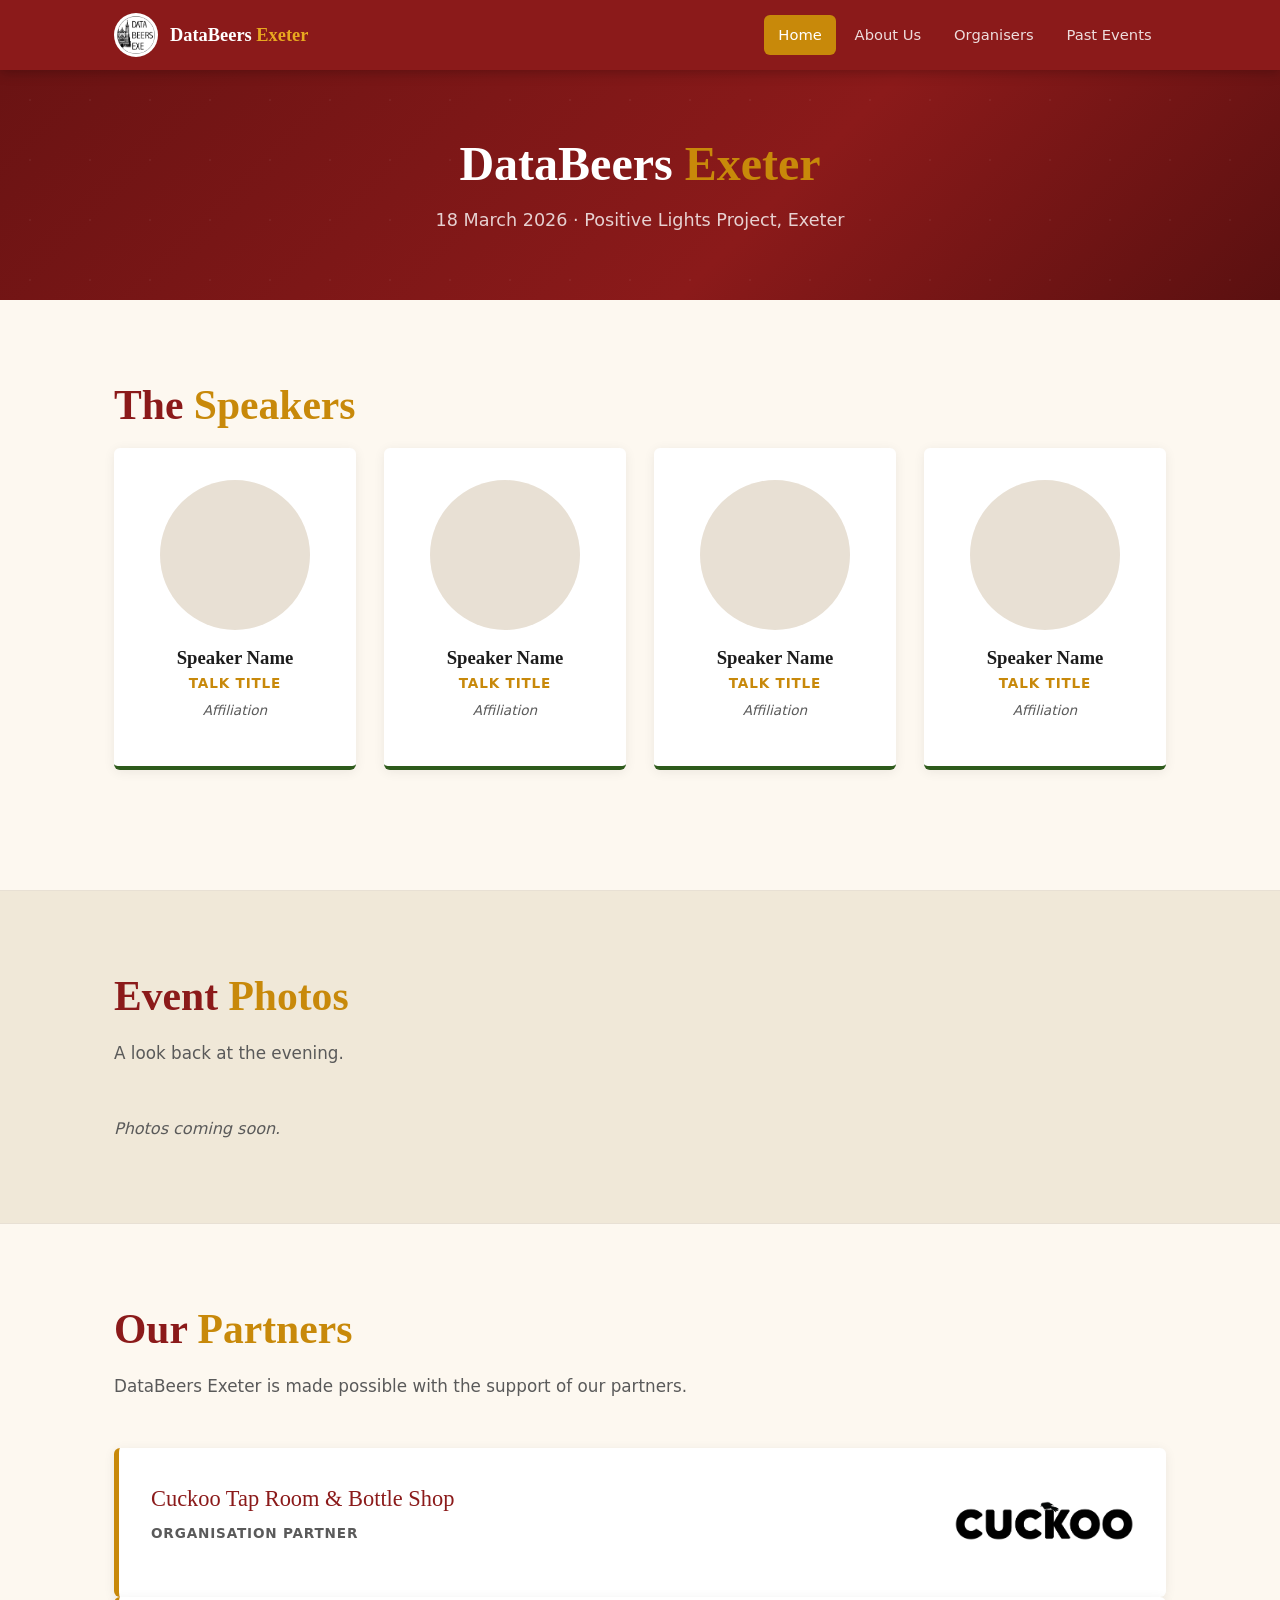
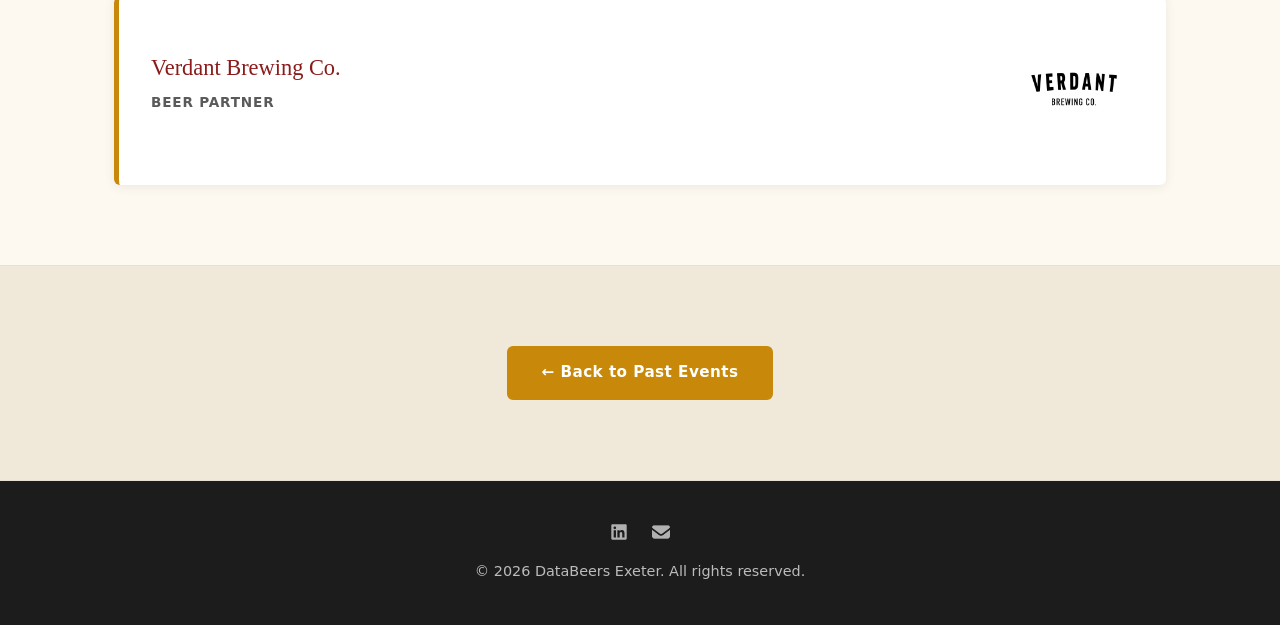
==== Events/March2026/index.html @ d9908646 "Increase beer partner logo size with dedicated partner-logo-large class" ====
<!DOCTYPE html>
<html lang="en">
<head>
  <meta charset="UTF-8" />
  <meta name="viewport" content="width=device-width, initial-scale=1.0" />
  <title>DataBeers Exeter | March 2026</title>
  <link rel="stylesheet" href="../../styles.css" />
</head>
<body>

  <header class="site-header">
    <div class="header-inner">
      <a href="../../index.html" class="header-brand">
        <img src="../../Images/Logo.png" alt="DataBeers Exeter logo" class="header-logo" />
        <span class="header-title">DataBeers <em>Exeter</em></span>
      </a>
      <button class="nav-toggle" aria-label="Toggle navigation" aria-expanded="false">
        <span></span><span></span><span></span>
      </button>
      <nav class="site-nav" id="site-nav">
        <ul>
          <li><a href="../../index.html"        class="nav-link">Home</a></li>
          <li><a href="../../about.html"        class="nav-link">About Us</a></li>
          <li><a href="../../organisers.html"   class="nav-link">Organisers</a></li>
          <li><a href="../../past-events.html"  class="nav-link">Past Events</a></li>
        </ul>
      </nav>
    </div>
  </header>

  <main>

    <div class="page-hero">
      <h1>DataBeers <span class="accent">Exeter</span></h1>
      <p>18 March 2026 &middot; Positive Lights Project, Exeter</p>
    </div>

    <!-- Speakers -->
    <section class="section">
      <div class="container">
        <h2 class="section-title">The <span class="accent">Speakers</span></h2>
        <div class="organisers-grid">

          <div class="organiser-card">
            <div class="speaker-photo-placeholder"></div>
            <h3>Speaker Name</h3>
            <p class="organiser-role">Talk Title</p>
            <p class="organiser-affil">Affiliation</p>
          </div>

          <div class="organiser-card">
            <div class="speaker-photo-placeholder"></div>
            <h3>Speaker Name</h3>
            <p class="organiser-role">Talk Title</p>
            <p class="organiser-affil">Affiliation</p>
          </div>

          <div class="organiser-card">
            <div class="speaker-photo-placeholder"></div>
            <h3>Speaker Name</h3>
            <p class="organiser-role">Talk Title</p>
            <p class="organiser-affil">Affiliation</p>
          </div>

          <div class="organiser-card">
            <div class="speaker-photo-placeholder"></div>
            <h3>Speaker Name</h3>
            <p class="organiser-role">Talk Title</p>
            <p class="organiser-affil">Affiliation</p>
          </div>

        </div>
      </div>
    </section>

    <!-- Event Photos -->
    <section class="section section-alt">
      <div class="container">
        <h2 class="section-title">Event <span class="accent">Photos</span></h2>
        <p class="section-intro">A look back at the evening.</p>

        <div class="photo-grid">
          <!-- Add <img> tags here as photos become available -->
          <!-- Example:
          <img src="photo1.jpg" alt="DataBeers Exeter #2" class="event-photo" />
          -->
          <p style="color:var(--mid-grey);font-style:italic;">Photos coming soon.</p>
        </div>
      </div>
    </section>

    <!-- Partners -->
    <section class="section">
      <div class="container">
        <h2 class="section-title">Our <span class="accent">Partners</span></h2>
        <p class="section-intro">
          DataBeers Exeter is made possible with the support of our partners.
        </p>

        <div class="partner-card">
          <div class="partner-header-row">
            <div>
              <p class="partner-name">Cuckoo Tap Room &amp; Bottle Shop</p>
              <p class="partner-type">Organisation Partner</p>
            </div>
            <img src="../../Images/Cuckoo.png" alt="Cuckoo logo" class="partner-logo" />
          </div>
        </div>

        <div class="partner-card">
          <div class="partner-header-row">
            <div>
              <p class="partner-name">Verdant Brewing Co.</p>
              <p class="partner-type">Beer Partner</p>
            </div>
            <img src="Verdant.png" alt="Verdant Brewing Co. logo" class="partner-logo-large" />
          </div>
        </div>

      </div>
    </section>

    <!-- Back link -->
    <section class="section section-alt" style="text-align:center;">
      <div class="container">
        <a href="../../past-events.html" class="btn btn-primary">&larr; Back to Past Events</a>
      </div>
    </section>

  </main>

  <footer class="site-footer">
    <div class="container">
      <div class="footer-social">
        <a href="https://www.linkedin.com/company/112291143/" target="_blank" rel="noopener" aria-label="DataBeers Exeter on LinkedIn">
          <img src="../../Icons/linkedin-brands-solid-full.svg" alt="LinkedIn" class="footer-icon" />
        </a>
        <a href="#" aria-label="Email DataBeers Exeter" onclick="this.href='mailto:'+['databeers','biocomplexlab.org'].join('@')+'?subject=DataBeers%20Exe%3A%20General%20Inquiry'; return true;">
          <img src="../../Icons/envelope-solid.png" alt="Email" class="footer-icon" />
        </a>
      </div>
      <p>&copy; <span id="year"></span> DataBeers Exeter. All rights reserved.</p>
    </div>
  </footer>

  <script src="../../script.js"></script>
</body>
</html>
---- styles.css ----
/* ============================================================
   Data Beers Exeter — Stylesheet
   Palette: Devon red sandstone · amber · Devon green · cream
   ============================================================ */

:root {
  /* Devon / Exeter colour palette */
  --red:        #8B1A1A;   /* Devon red sandstone */
  --red-dark:   #6A1313;
  --red-light:  #B02222;
  --amber:      #C8890A;   /* beer amber / Devon gold */
  --amber-light:#E8A820;
  --green:      #2D5A1B;   /* Devon countryside */
  --green-light:#3A7422;
  --cream:      #FDF8F0;   /* cathedral stone */
  --cream-dark: #F0E8D8;
  --charcoal:   #1C1C1C;
  --mid-grey:   #5A5A5A;
  --light-grey: #E8E0D4;

  /* Typography */
  --font-serif: Georgia, 'Times New Roman', serif;
  --font-sans:  'Segoe UI', system-ui, -apple-system, sans-serif;

  /* Spacing */
  --section-pad: 5rem 1.5rem;
  --radius:      6px;
  --max-width:   1100px;

  /* Transitions */
  --trans: 0.25s ease;
}

/* ── Reset & Base ────────────────────────────────────────── */
*, *::before, *::after { box-sizing: border-box; margin: 0; padding: 0; }

html { scroll-behavior: smooth; font-size: 16px; }

body {
  font-family: var(--font-sans);
  background-color: var(--cream);
  color: var(--charcoal);
  line-height: 1.7;
  min-height: 100vh;
  display: flex;
  flex-direction: column;
}

img { max-width: 100%; display: block; }
a   { color: inherit; text-decoration: none; }

main { flex: 1; }

/* ── Typography helpers ──────────────────────────────────── */
.accent { color: var(--amber); }

h1, h2, h3 { font-family: var(--font-serif); line-height: 1.25; }

.section-title {
  font-size: clamp(1.8rem, 4vw, 2.6rem);
  margin-bottom: 1rem;
  color: var(--red);
}

.section-intro {
  max-width: 680px;
  color: var(--mid-grey);
  margin-bottom: 3rem;
  font-size: 1.05rem;
}

.inline-link {
  color: var(--amber);
  border-bottom: 1px solid currentColor;
  transition: color var(--trans);
}
.inline-link:hover { color: var(--red); }

/* ── Container ───────────────────────────────────────────── */
.container {
  max-width: var(--max-width);
  margin-inline: auto;
  padding-inline: 1.5rem;
}

/* ── Buttons ─────────────────────────────────────────────── */
.btn {
  display: inline-block;
  padding: 0.75rem 2rem;
  border-radius: var(--radius);
  font-weight: 600;
  font-family: var(--font-sans);
  font-size: 0.95rem;
  letter-spacing: 0.03em;
  cursor: pointer;
  transition: background var(--trans), color var(--trans), transform var(--trans);
}
.btn:hover { transform: translateY(-2px); }

.btn-primary {
  background: var(--amber);
  color: #fff;
  border: 2px solid var(--amber);
}
.btn-primary:hover { background: var(--amber-light); border-color: var(--amber-light); }

.btn-outline {
  background: transparent;
  color: var(--cream);
  border: 2px solid var(--cream);
}
.btn-outline:hover { background: var(--cream); color: var(--red); }

/* ── Site Header / Nav ───────────────────────────────────── */
.site-header {
  position: sticky;
  top: 0;
  z-index: 100;
  background: var(--red);
  box-shadow: 0 2px 12px rgba(0,0,0,0.25);
}

.header-inner {
  max-width: var(--max-width);
  margin-inline: auto;
  padding: 0 1.5rem;
  display: flex;
  align-items: center;
  gap: 1.5rem;
  height: 70px;
}

.header-brand {
  display: flex;
  align-items: center;
  gap: 0.75rem;
  flex-shrink: 0;
}

.header-logo {
  width: 44px;
  height: 44px;
  border-radius: 50%;
  background: #fff;
  padding: 3px;
  object-fit: contain;
}

.header-title {
  font-family: var(--font-serif);
  font-size: 1.15rem;
  font-weight: bold;
  color: #fff;
  line-height: 1.2;
}
.header-title em { color: var(--amber-light); font-style: normal; }

/* Nav */
.site-nav { margin-left: auto; }

.site-nav ul {
  list-style: none;
  display: flex;
  gap: 0.25rem;
}

.nav-link {
  display: block;
  padding: 0.45rem 0.9rem;
  color: rgba(255,255,255,0.85);
  border-radius: var(--radius);
  font-size: 0.92rem;
  font-weight: 500;
  transition: background var(--trans), color var(--trans);
}
.nav-link:hover,
.nav-link.active {
  background: rgba(255,255,255,0.15);
  color: #fff;
}
.nav-link.active {
  background: var(--amber);
  color: #fff;
}

/* Hamburger toggle */
.nav-toggle {
  display: none;
  flex-direction: column;
  justify-content: center;
  gap: 5px;
  width: 36px;
  height: 36px;
  background: none;
  border: none;
  cursor: pointer;
  margin-left: auto;
  padding: 4px;
}
.nav-toggle span {
  display: block;
  height: 2px;
  background: #fff;
  border-radius: 2px;
  transition: transform var(--trans), opacity var(--trans);
}
.nav-toggle[aria-expanded="true"] span:nth-child(1) { transform: translateY(7px) rotate(45deg); }
.nav-toggle[aria-expanded="true"] span:nth-child(2) { opacity: 0; }
.nav-toggle[aria-expanded="true"] span:nth-child(3) { transform: translateY(-7px) rotate(-45deg); }

/* ── Hero ────────────────────────────────────────────────── */
.hero {
  background: linear-gradient(135deg, var(--red-dark) 0%, var(--red) 50%, var(--green) 100%);
  color: #fff;
  padding: 5rem 1.5rem 0;
  position: relative;
  overflow: hidden;
}

.hero::before {
  content: '';
  position: absolute;
  inset: 0;
  background: url('data:image/svg+xml,<svg xmlns="http://www.w3.org/2000/svg" width="60" height="60"><circle cx="30" cy="30" r="1" fill="white" opacity="0.06"/></svg>') repeat;
  pointer-events: none;
}

.hero-content {
  max-width: var(--max-width);
  margin-inline: auto;
  display: flex;
  align-items: center;
  gap: 4rem;
  padding-bottom: 4rem;
  position: relative;
}

.hero-logo {
  width: clamp(180px, 25vw, 280px);
  flex-shrink: 0;
  border-radius: 50%;
  background: #fff;
  padding: 12px;
  box-shadow: 0 8px 40px rgba(0,0,0,0.4);
}

.hero-text h1 {
  font-size: clamp(2.2rem, 5vw, 3.6rem);
  margin-bottom: 0.5rem;
  color: #fff;
}

.tagline {
  font-size: 1.2rem;
  color: var(--amber-light);
  font-style: italic;
  margin-bottom: 1.25rem;
}

.hero-desc {
  font-size: 1.05rem;
  max-width: 540px;
  color: rgba(255,255,255,0.88);
  margin-bottom: 2rem;
}

.hero-wave {
  height: 80px;
  position: relative;
}
.hero-wave svg {
  width: 100%;
  height: 100%;
  display: block;
}

/* ── Generic Section ─────────────────────────────────────── */
.section { padding: var(--section-pad); }

.section-alt {
  background: var(--cream-dark);
  border-top: 1px solid var(--light-grey);
  border-bottom: 1px solid var(--light-grey);
}

/* ── Page hero (inner pages) ─────────────────────────────── */
.page-hero {
  background: linear-gradient(135deg, var(--red-dark) 0%, var(--red) 60%, #5a1010 100%);
  color: #fff;
  padding: 4rem 1.5rem;
  text-align: center;
  position: relative;
  overflow: hidden;
}

.page-hero::before {
  content: '';
  position: absolute;
  inset: 0;
  background: url('data:image/svg+xml,<svg xmlns="http://www.w3.org/2000/svg" width="60" height="60"><circle cx="30" cy="30" r="1" fill="white" opacity="0.06"/></svg>') repeat;
  pointer-events: none;
}

.page-hero h1 {
  font-size: clamp(2rem, 5vw, 3rem);
  color: #fff;
  position: relative;
}
.page-hero p {
  margin-top: 0.75rem;
  color: rgba(255,255,255,0.8);
  font-size: 1.1rem;
  position: relative;
}

/* ── About cards ─────────────────────────────────────────── */
.about-grid {
  display: grid;
  grid-template-columns: repeat(auto-fit, minmax(260px, 1fr));
  gap: 1.75rem;
}

.about-card {
  background: #fff;
  border-radius: var(--radius);
  padding: 2rem 1.75rem;
  border-top: 4px solid var(--amber);
  box-shadow: 0 2px 12px rgba(0,0,0,0.07);
  transition: transform var(--trans), box-shadow var(--trans);
}
.about-card:hover {
  transform: translateY(-4px);
  box-shadow: 0 8px 28px rgba(0,0,0,0.12);
}

.card-icon { margin-bottom: 0.75rem; }

/* Icon colouring via CSS hue-rotate + saturation + brightness.
   Source icons are dark navy (~218° hue). Rotate to each palette colour. */
.card-icon img {
  width: 36px;
  height: 36px;
  display: block;
}
.icon-amber { filter: hue-rotate(182deg) saturate(2)   brightness(1.9); }
.icon-red   { filter: hue-rotate(142deg) saturate(1.5) brightness(1.5); }
.icon-green { filter: hue-rotate(245deg) saturate(1.2) brightness(1.1); }

.about-card h3 {
  color: var(--red);
  margin-bottom: 0.6rem;
  font-size: 1.15rem;
}

/* ── Organisers ──────────────────────────────────────────── */
.organisers-grid {
  display: grid;
  grid-template-columns: repeat(auto-fit, minmax(220px, 1fr));
  gap: 1.75rem;
  margin-bottom: 2.5rem;
}

.organiser-card {
  background: #fff;
  border-radius: var(--radius);
  padding: 2rem 1.5rem;
  text-align: center;
  box-shadow: 0 2px 12px rgba(0,0,0,0.07);
  border-bottom: 4px solid var(--green);
  transition: transform var(--trans);
}
.organiser-card:hover { transform: translateY(-4px); }

.organiser-avatar {
  width: 80px;
  height: 80px;
  border-radius: 50%;
  background: var(--red);
  color: #fff;
  font-family: var(--font-serif);
  font-size: 1.4rem;
  font-weight: bold;
  display: flex;
  align-items: center;
  justify-content: center;
  margin: 0 auto 1rem;
}

.organiser-photo {
  width: 150px;
  height: 150px;
  border-radius: 50%;
  object-fit: cover;
  object-position: center top;
  filter: grayscale(100%);
  margin: 0 auto 1rem;
  display: block;
  border: 3px solid var(--light-grey);
}

/* ── Partners section ────────────────────────────────────── */
.partner-card {
  background: #fff;
  border-radius: var(--radius);
  padding: 2rem;
  box-shadow: 0 2px 12px rgba(0,0,0,0.07);
  border-left: 5px solid var(--amber);
}

.partner-header-row {
  display: flex;
  align-items: center;
  justify-content: space-between;
  gap: 1.5rem;
  margin-bottom: 0.25rem;
}

.partner-logo {
  width: 180px;
  height: 80px;
  object-fit: contain;
  object-position: right center;
  display: block;
  flex-shrink: 0;
}

.partner-logo-large {
  width: 260px;
  height: 120px;
  object-fit: contain;
  object-position: right center;
  display: block;
  flex-shrink: 0;
}

.partner-name {
  font-family: var(--font-serif);
  font-size: 1.4rem;
  color: var(--red);
  margin-bottom: 0.25rem;
}

.partner-type {
  font-size: 0.85rem;
  font-weight: 600;
  text-transform: uppercase;
  letter-spacing: 0.06em;
  color: var(--mid-grey);
  margin-bottom: 1rem;
}

.partner-body {
  display: grid;
  grid-template-columns: 1fr 1fr;
  gap: 2rem;
  margin-top: 1.25rem;
}

.map-embed {
  width: 100%;
  height: 280px;
  border: 0;
  border-radius: var(--radius);
  display: block;
}

@media (max-width: 680px) {
  .partner-body { grid-template-columns: 1fr; }
  .map-embed { height: 220px; }
}

.organiser-card h3 {
  color: var(--charcoal);
  margin-bottom: 0.2rem;
}

.organiser-role {
  color: var(--amber);
  font-size: 0.85rem;
  font-weight: 600;
  text-transform: uppercase;
  letter-spacing: 0.06em;
  margin-bottom: 0.2rem;
}

.organiser-affil {
  color: var(--mid-grey);
  font-size: 0.85rem;
  font-style: italic;
  margin-bottom: 0.75rem;
}

.organiser-cta { color: var(--mid-grey); }

/* ── Past Events ─────────────────────────────────────────── */
.events-list {
  display: flex;
  flex-direction: column;
  gap: 1.5rem;
}

.event-card {
  display: flex;
  gap: 1.5rem;
  background: #fff;
  border-radius: var(--radius);
  padding: 1.75rem;
  box-shadow: 0 2px 12px rgba(0,0,0,0.07);
  border-left: 5px solid var(--red);
  transition: transform var(--trans);
}
.event-card:hover { transform: translateX(4px); }

.event-date {
  flex-shrink: 0;
  width: 70px;
  text-align: center;
  background: var(--red);
  color: #fff;
  border-radius: var(--radius);
  padding: 0.75rem 0.5rem;
  display: flex;
  flex-direction: column;
  align-items: center;
  justify-content: center;
  gap: 0.15rem;
}

.event-month {
  font-size: 0.85rem;
  font-weight: 700;
  text-transform: uppercase;
  letter-spacing: 0.05em;
}

.event-year {
  font-size: 1rem;
  font-family: var(--font-serif);
  font-weight: bold;
}

.event-details h3 {
  color: var(--red);
  margin-bottom: 0.2rem;
  font-size: 1.15rem;
}

.event-venue {
  font-size: 0.85rem;
  color: var(--mid-grey);
  margin-bottom: 0.6rem;
  font-style: italic;
}

.event-tags {
  display: flex;
  flex-wrap: wrap;
  gap: 0.4rem;
  margin-top: 0.75rem;
}

.tag {
  display: inline-block;
  background: var(--cream-dark);
  color: var(--green);
  border: 1px solid var(--light-grey);
  border-radius: 999px;
  padding: 0.15rem 0.75rem;
  font-size: 0.78rem;
  font-weight: 600;
}

/* ── Paired CTA ──────────────────────────────────────────── */
.cta-pair {
  display: flex;
  flex-direction: column;
  gap: 0;
}

.cta-block {
  padding: 3rem 0;
}

.cta-block + .cta-block {
  border-top: 1px solid var(--light-grey);
}

.cta-divider { display: none; }

/* ── Site Footer ─────────────────────────────────────────── */
.site-footer {
  background: var(--charcoal);
  color: rgba(255,255,255,0.7);
  text-align: center;
  padding: 2.5rem 1.5rem;
}

.footer-logo {
  width: 60px;
  border-radius: 50%;
  background: #fff;
  padding: 5px;
  margin: 0 auto 1rem;
}

.site-footer p { font-size: 0.9rem; line-height: 1.8; }
.footer-sub { font-size: 0.82rem; color: rgba(255,255,255,0.45); }
.site-footer .inline-link { color: var(--amber-light); border-color: var(--amber-light); }

.footer-social {
  display: flex;
  justify-content: center;
  gap: 1.25rem;
  margin-bottom: 1rem;
}

.footer-social a {
  display: flex;
  align-items: center;
  opacity: 0.65;
  transition: opacity 0.2s;
  cursor: pointer;
}

.footer-social a:hover { opacity: 1; }

.footer-icon {
  width: 22px;
  height: 22px;
  display: block;
  filter: brightness(0) invert(1);
}

/* ── Responsive ──────────────────────────────────────────── */
@media (max-width: 768px) {
  .nav-toggle { display: flex; }

  .site-nav {
    display: none;
    position: absolute;
    top: 70px;
    left: 0;
    right: 0;
    background: var(--red-dark);
    padding: 1rem;
    box-shadow: 0 4px 16px rgba(0,0,0,0.3);
  }
  .site-nav.open { display: block; }

  .site-nav ul { flex-direction: column; gap: 0.25rem; }
  .nav-link { padding: 0.65rem 1rem; font-size: 1rem; }

  .hero-content { flex-direction: column; text-align: center; gap: 2rem; padding-bottom: 3rem; }
  .hero-desc { margin-inline: auto; }

  .event-card { flex-direction: column; }
  .event-date { width: 100%; flex-direction: row; padding: 0.5rem 1rem; gap: 0.5rem; justify-content: flex-start; }
}

@media (max-width: 480px) {
  .header-title { display: none; }
}

/* ── Speaker photo placeholder ── */
.speaker-photo-placeholder {
  width: 150px;
  height: 150px;
  border-radius: 50%;
  background-color: var(--light-grey);
  margin: 0 auto 1rem;
}

/* ── Event photo gallery ── */
.photo-grid {
  display: grid;
  grid-template-columns: repeat(auto-fill, minmax(260px, 1fr));
  gap: 1rem;
  margin-top: 1.5rem;
}

.event-photo {
  width: 100%;
  aspect-ratio: 4 / 3;
  object-fit: cover;
  border-radius: var(--radius);
  display: block;
}
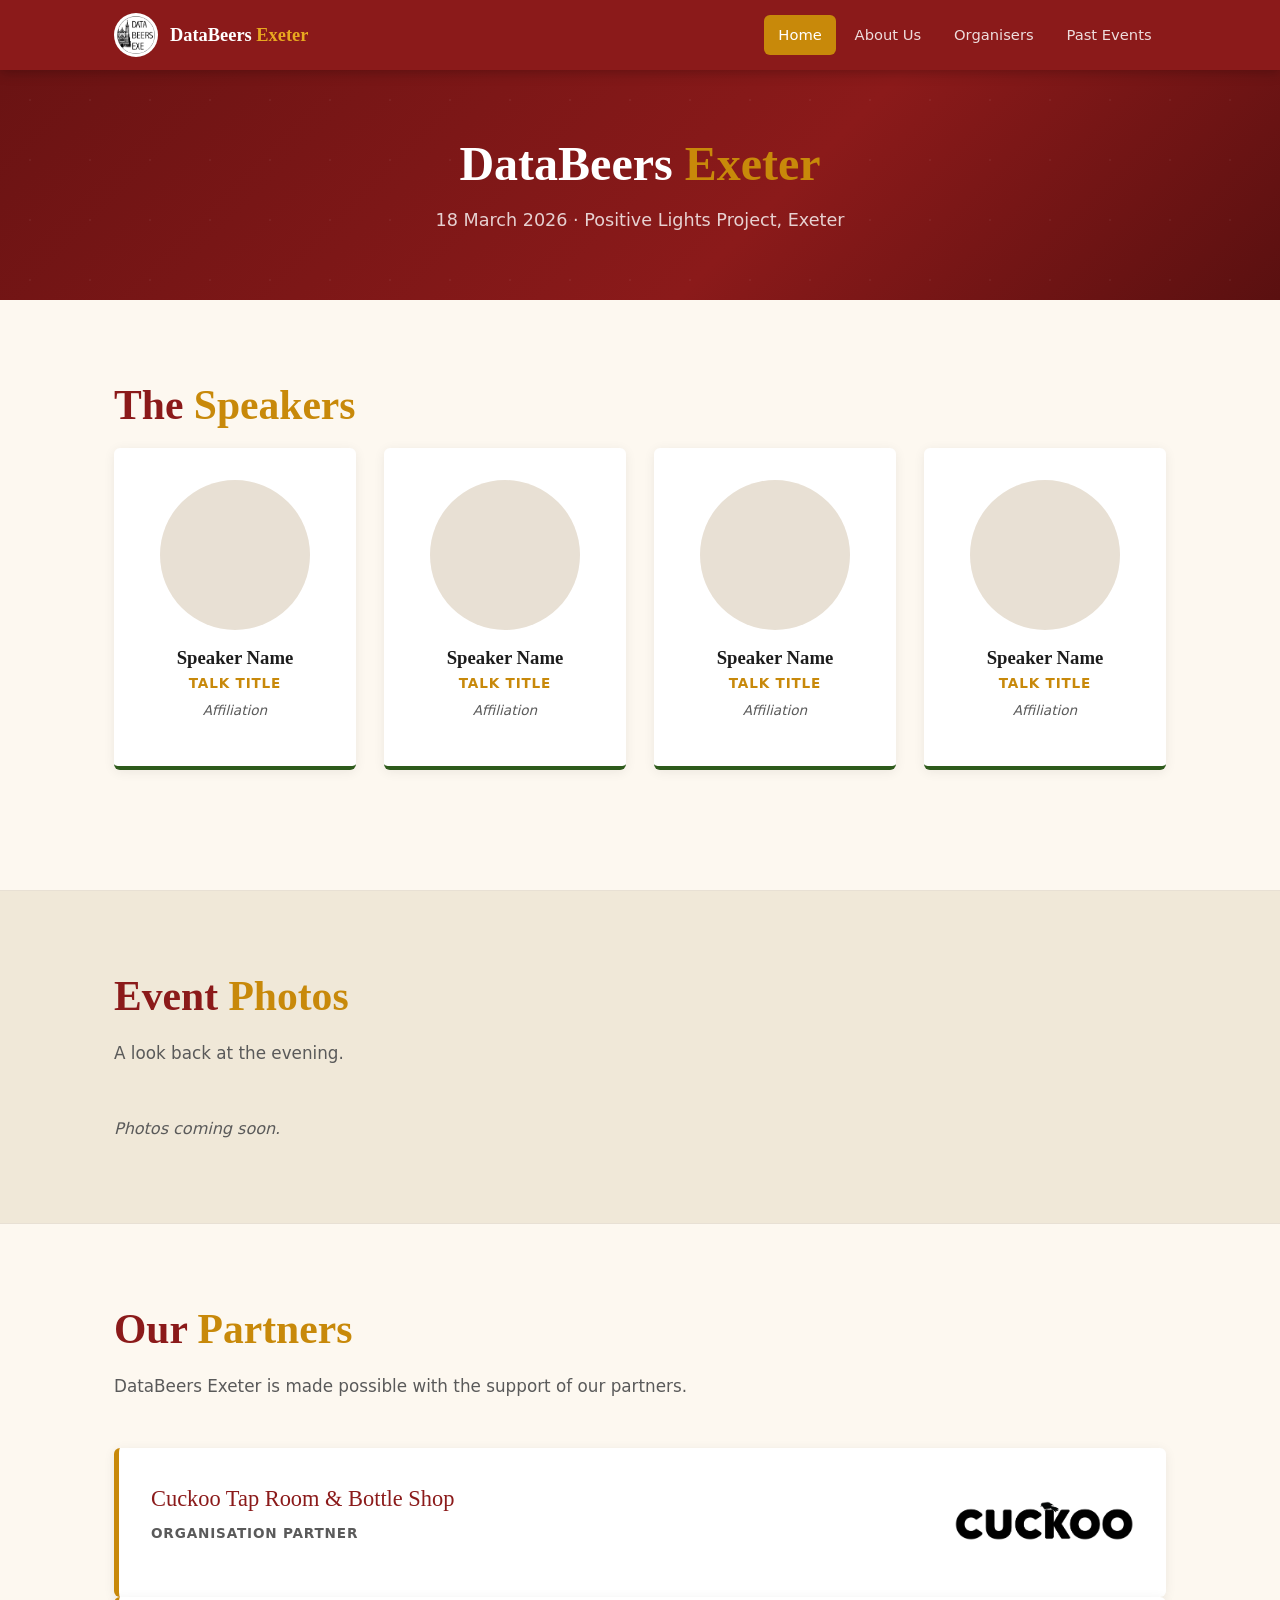
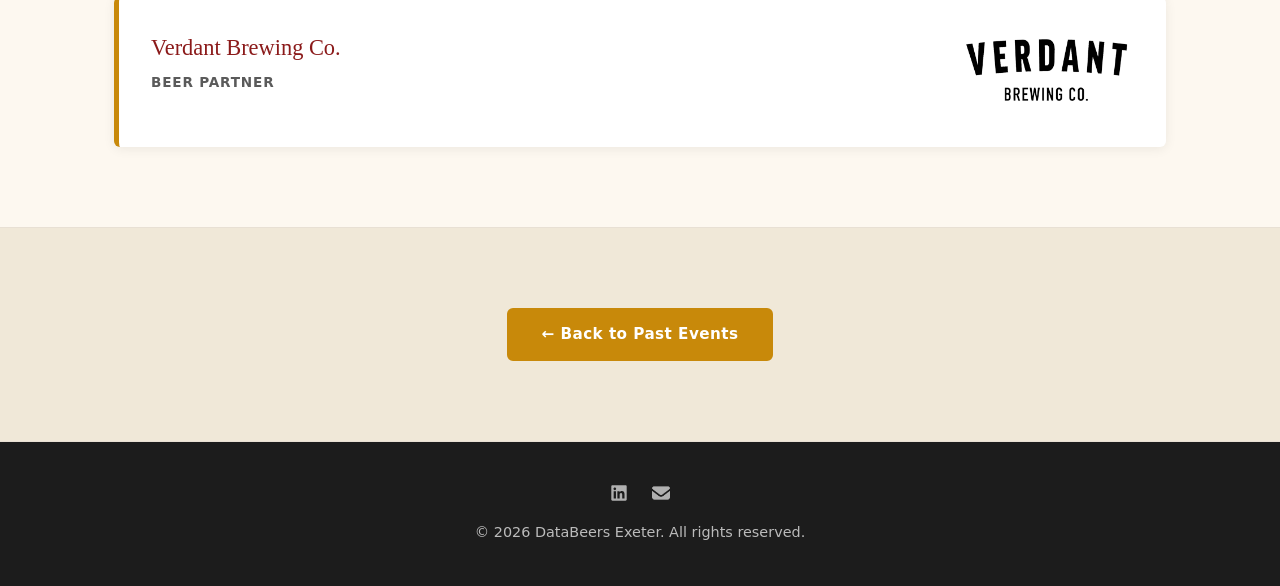
==== commit 6a502d63: "Reduce Verdant logo to same size as Cuckoo" ====
--- a/Events/March2026/index.html
+++ b/Events/March2026/index.html
@@ -113,7 +113,7 @@
               <p class="partner-name">Verdant Brewing Co.</p>
               <p class="partner-type">Beer Partner</p>
             </div>
-            <img src="Verdant.png" alt="Verdant Brewing Co. logo" class="partner-logo-large" />
+            <a href="https://verdantbrewing.co/" target="_blank" rel="noopener"><img src="Verdant.png" alt="Verdant Brewing Co. logo" class="partner-logo" /></a>
           </div>
         </div>
 
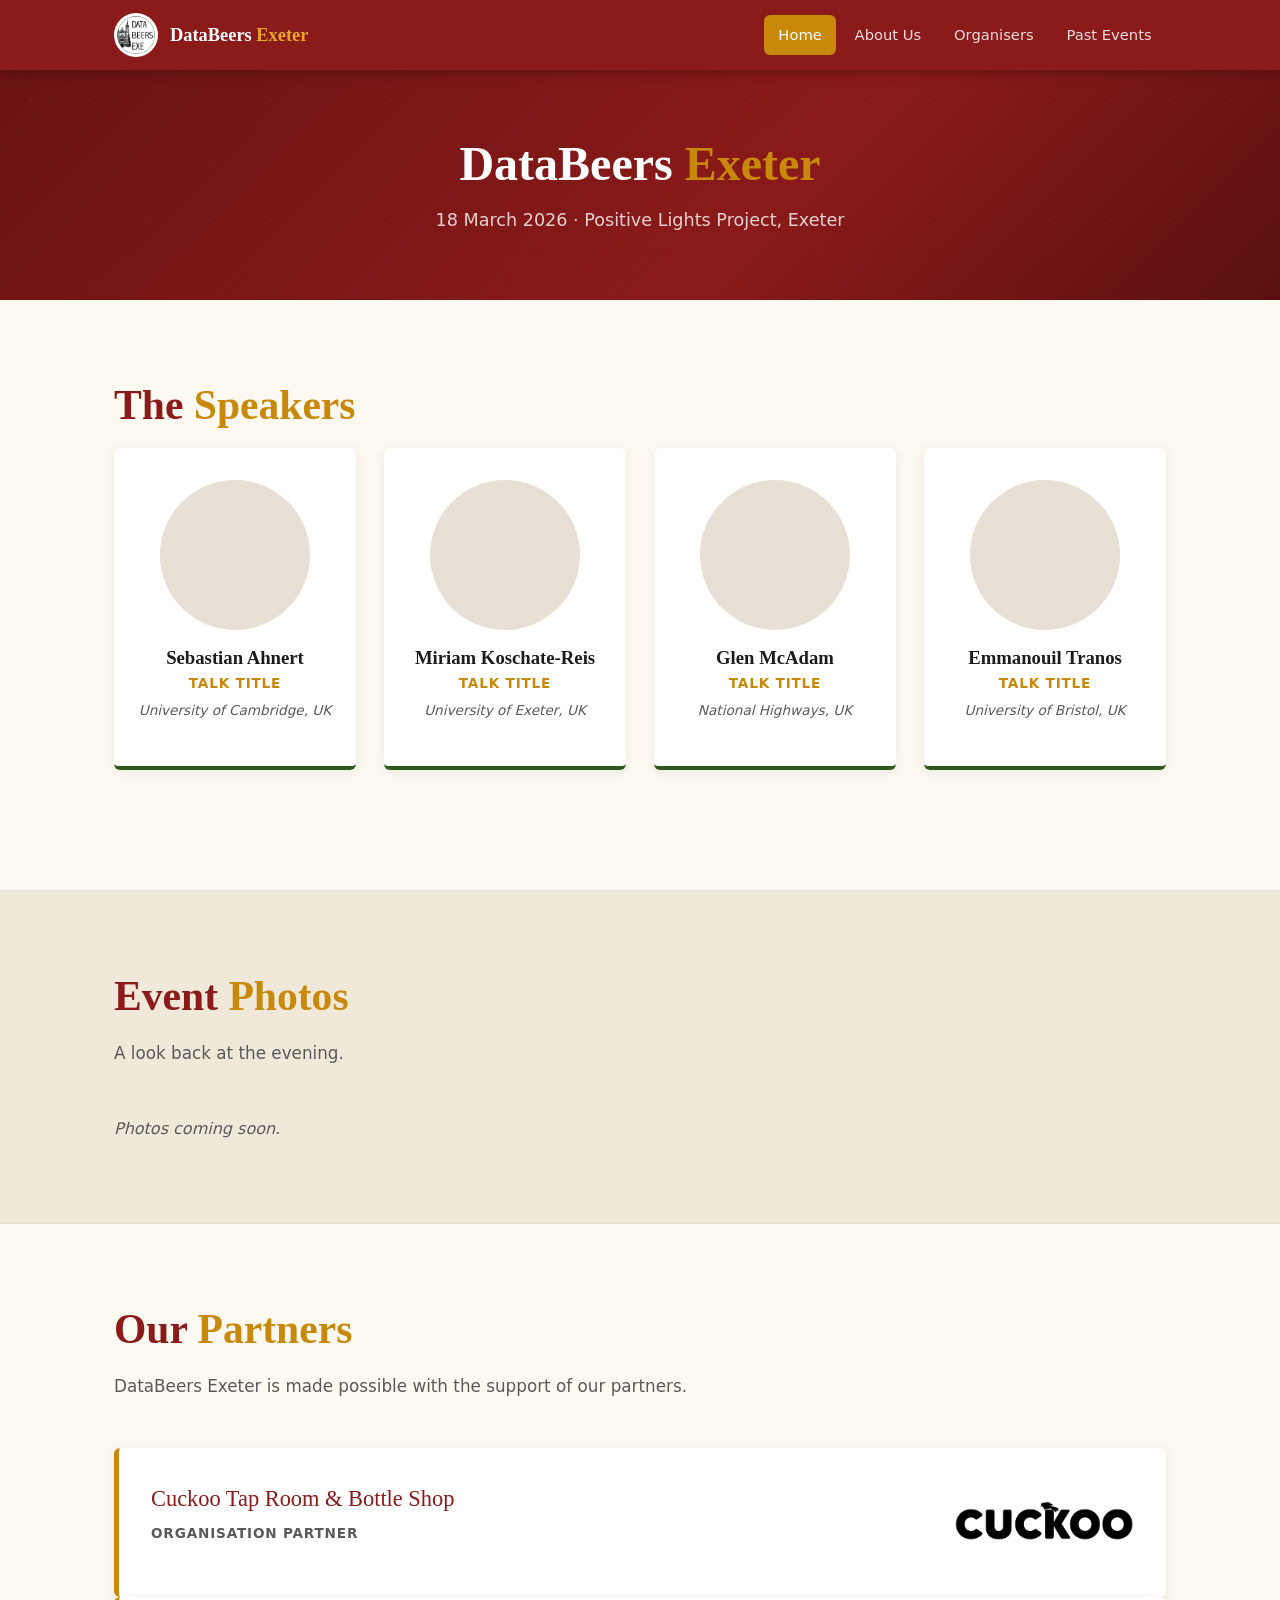
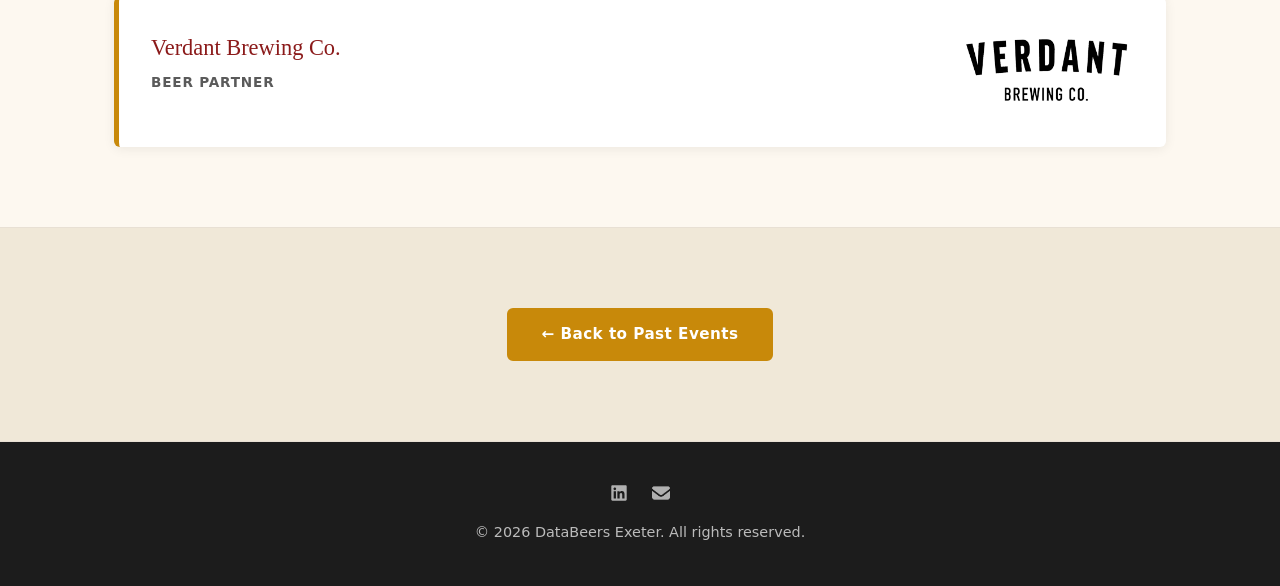
==== commit 85b91c94: "Add speakers for March 2026 event in alphabetical order" ====
--- a/Events/March2026/index.html
+++ b/Events/March2026/index.html
@@ -43,30 +43,30 @@
 
           <div class="organiser-card">
             <div class="speaker-photo-placeholder"></div>
-            <h3>Speaker Name</h3>
+            <h3>Sebastian Ahnert</h3>
             <p class="organiser-role">Talk Title</p>
-            <p class="organiser-affil">Affiliation</p>
+            <p class="organiser-affil">University of Cambridge, UK</p>
           </div>
 
           <div class="organiser-card">
             <div class="speaker-photo-placeholder"></div>
-            <h3>Speaker Name</h3>
+            <h3>Miriam Koschate-Reis</h3>
             <p class="organiser-role">Talk Title</p>
-            <p class="organiser-affil">Affiliation</p>
+            <p class="organiser-affil">University of Exeter, UK</p>
           </div>
 
           <div class="organiser-card">
             <div class="speaker-photo-placeholder"></div>
-            <h3>Speaker Name</h3>
+            <h3>Glen McAdam</h3>
             <p class="organiser-role">Talk Title</p>
-            <p class="organiser-affil">Affiliation</p>
+            <p class="organiser-affil">National Highways, UK</p>
           </div>
 
           <div class="organiser-card">
             <div class="speaker-photo-placeholder"></div>
-            <h3>Speaker Name</h3>
+            <h3>Emmanouil Tranos</h3>
             <p class="organiser-role">Talk Title</p>
-            <p class="organiser-affil">Affiliation</p>
+            <p class="organiser-affil">University of Bristol, UK</p>
           </div>
 
         </div>
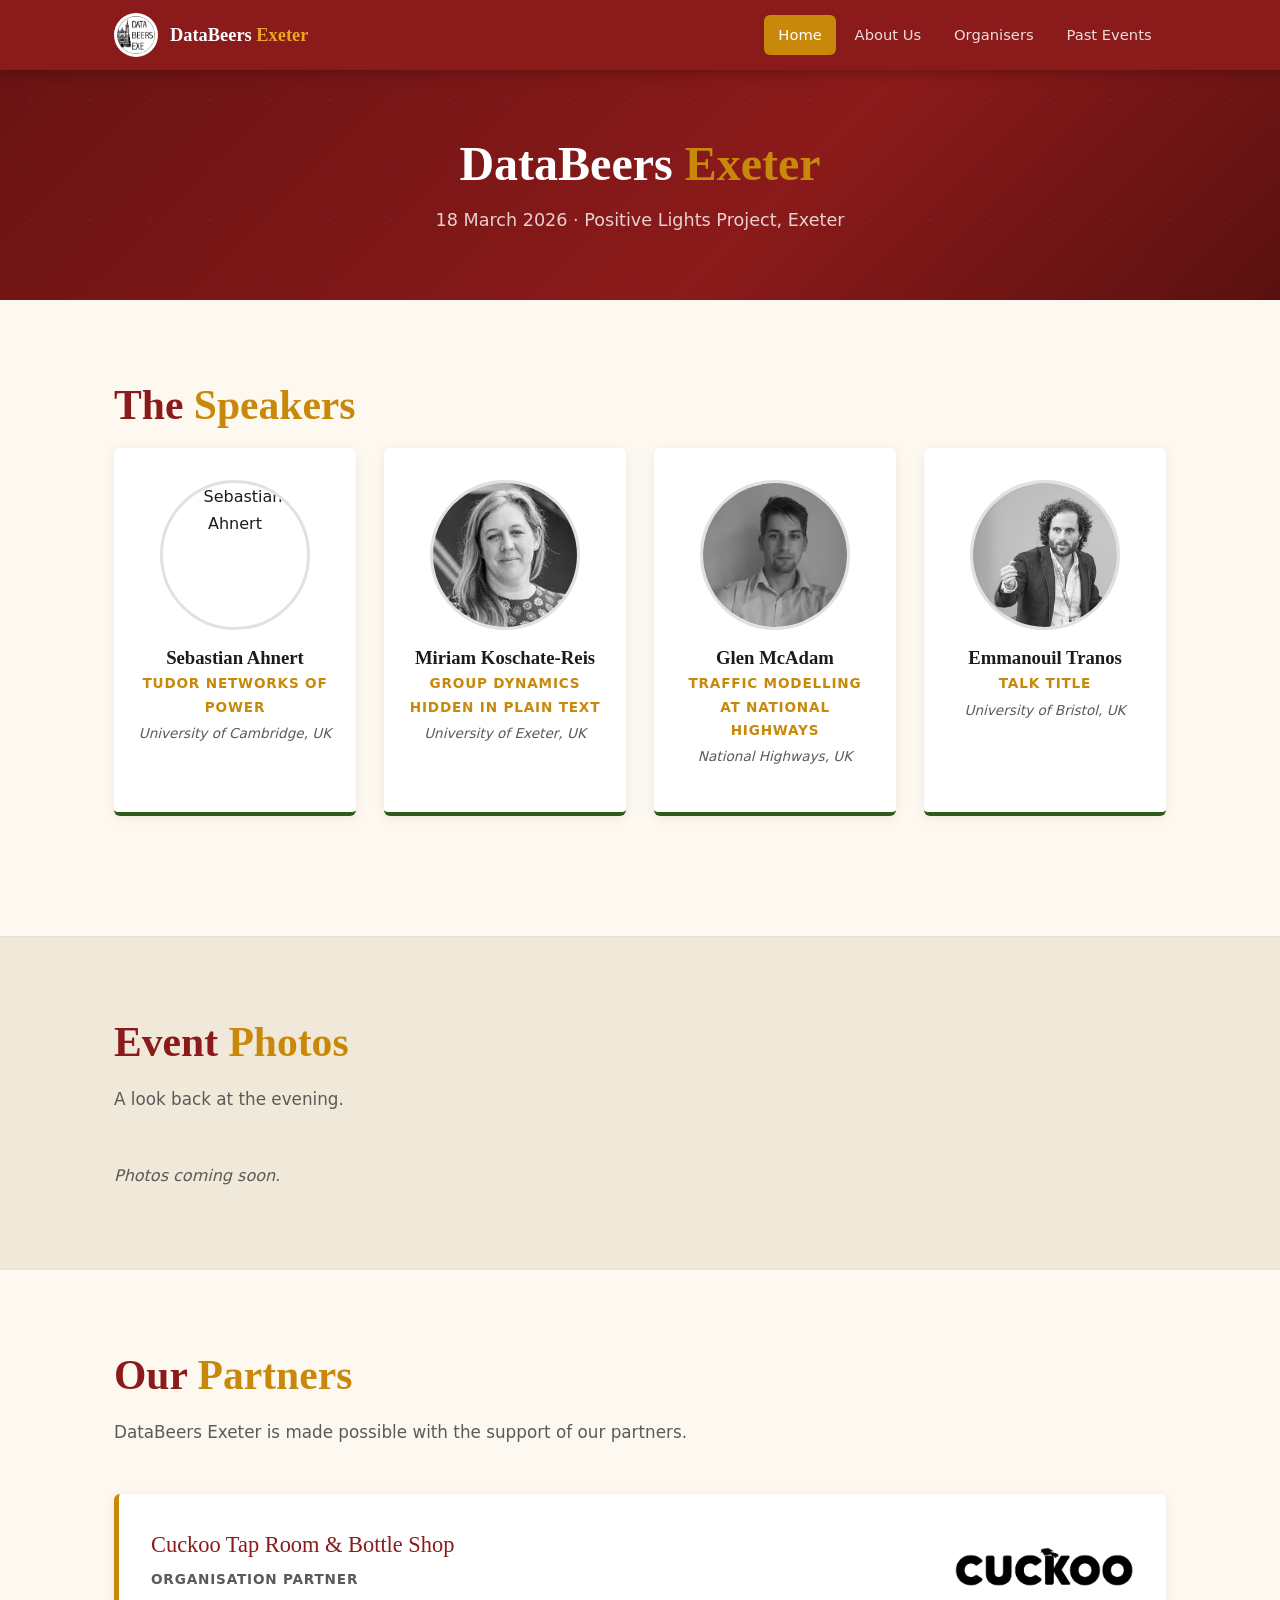
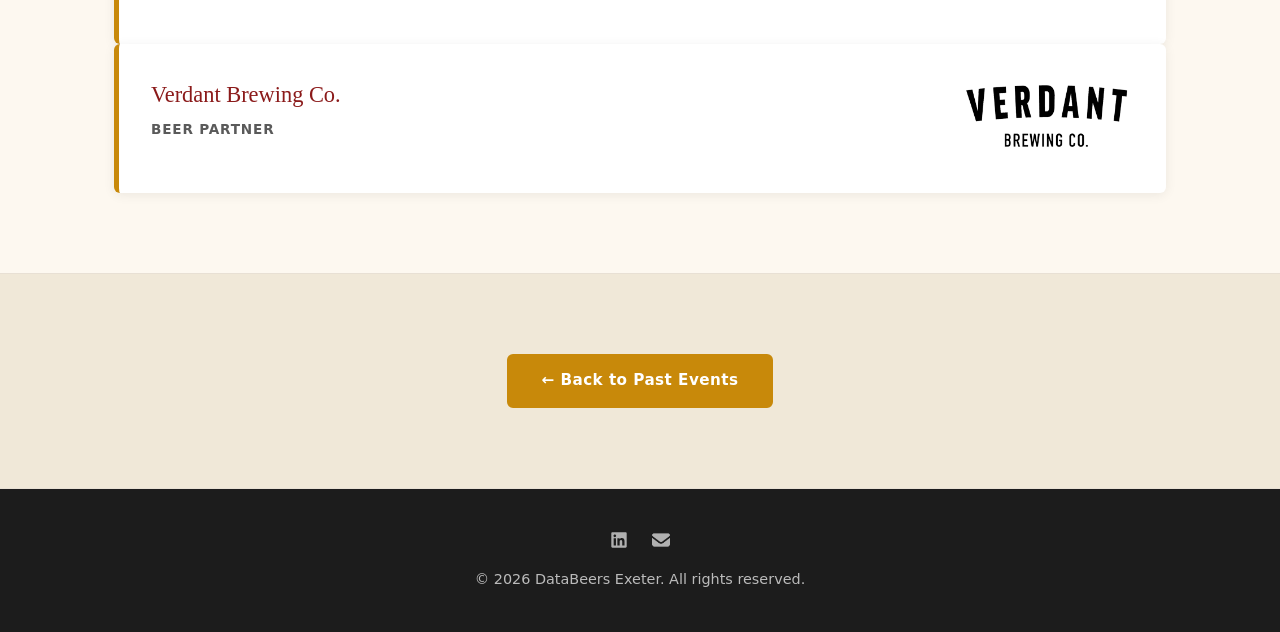
==== commit 35825ee7: "Add speaker photos and talk titles for March 2026 event" ====
--- a/Events/March2026/index.html
+++ b/Events/March2026/index.html
@@ -42,28 +42,28 @@
         <div class="organisers-grid">
 
           <div class="organiser-card">
-            <div class="speaker-photo-placeholder"></div>
+            <img src="sebastianahnert.png" alt="Sebastian Ahnert" class="organiser-photo" />
             <h3>Sebastian Ahnert</h3>
-            <p class="organiser-role">Talk Title</p>
+            <p class="organiser-role">Tudor Networks of Power</p>
             <p class="organiser-affil">University of Cambridge, UK</p>
           </div>
 
           <div class="organiser-card">
-            <div class="speaker-photo-placeholder"></div>
+            <img src="miriamKoschateReis.jpeg" alt="Miriam Koschate-Reis" class="organiser-photo" />
             <h3>Miriam Koschate-Reis</h3>
-            <p class="organiser-role">Talk Title</p>
+            <p class="organiser-role">Group Dynamics Hidden in Plain Text</p>
             <p class="organiser-affil">University of Exeter, UK</p>
           </div>
 
           <div class="organiser-card">
-            <div class="speaker-photo-placeholder"></div>
+            <img src="GlenMcAdam.jpeg" alt="Glen McAdam" class="organiser-photo" />
             <h3>Glen McAdam</h3>
-            <p class="organiser-role">Talk Title</p>
+            <p class="organiser-role">Traffic Modelling at National Highways</p>
             <p class="organiser-affil">National Highways, UK</p>
           </div>
 
           <div class="organiser-card">
-            <div class="speaker-photo-placeholder"></div>
+            <img src="EmmanouilTranos.jpg" alt="Emmanouil Tranos" class="organiser-photo" />
             <h3>Emmanouil Tranos</h3>
             <p class="organiser-role">Talk Title</p>
             <p class="organiser-affil">University of Bristol, UK</p>
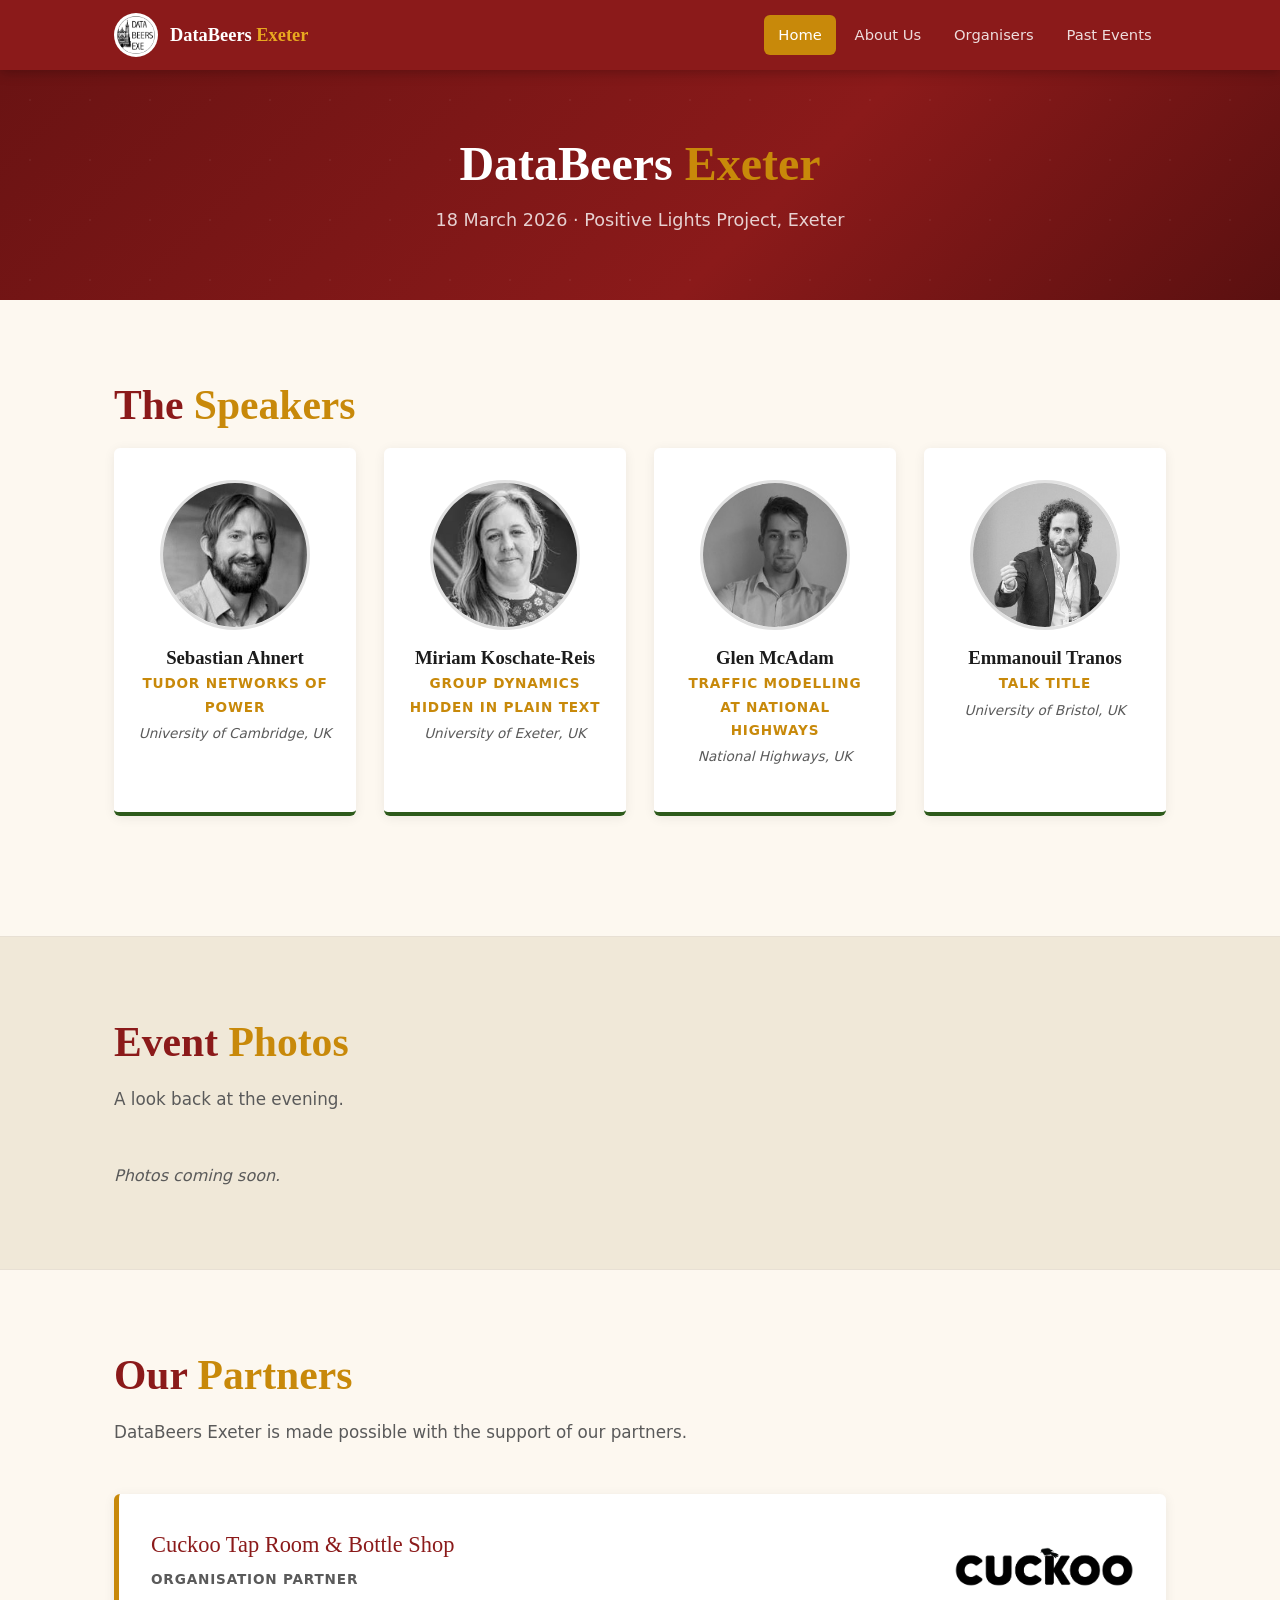
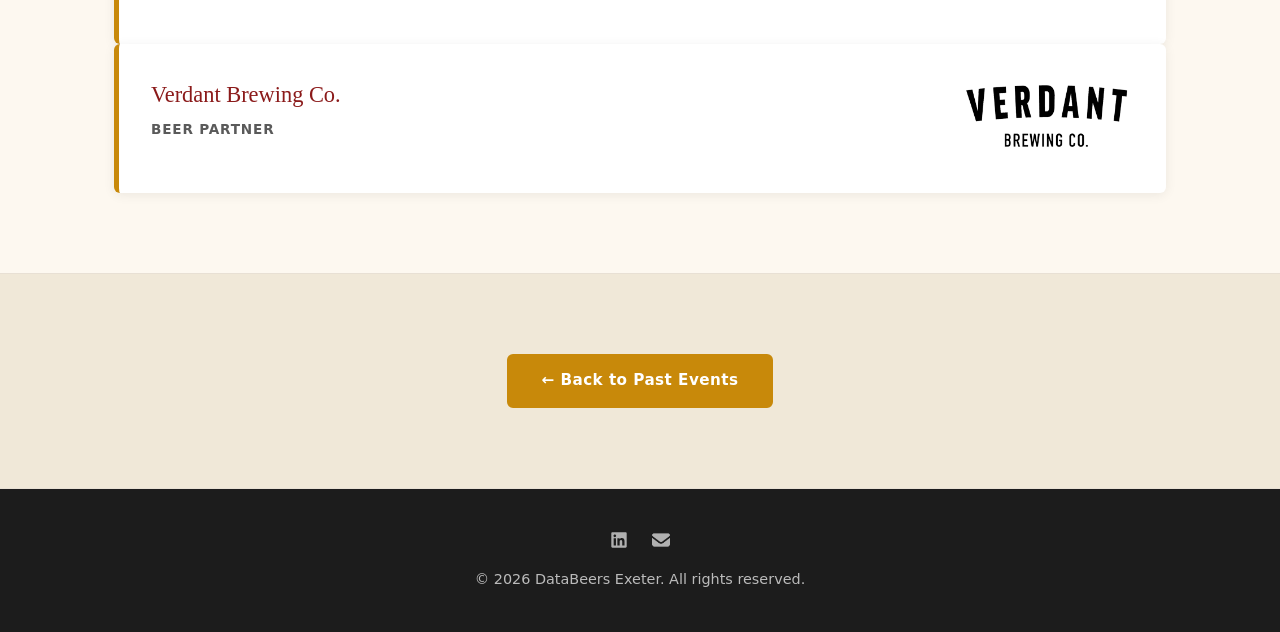
==== commit d8955758: "Replace Sebastian Ahnert photo with jpg version" ====
--- a/Events/March2026/index.html
+++ b/Events/March2026/index.html
@@ -42,7 +42,7 @@
         <div class="organisers-grid">
 
           <div class="organiser-card">
-            <img src="sebastianahnert.png" alt="Sebastian Ahnert" class="organiser-photo" />
+            <img src="sebastianahnert.jpg" alt="Sebastian Ahnert" class="organiser-photo" />
             <h3>Sebastian Ahnert</h3>
             <p class="organiser-role">Tudor Networks of Power</p>
             <p class="organiser-affil">University of Cambridge, UK</p>
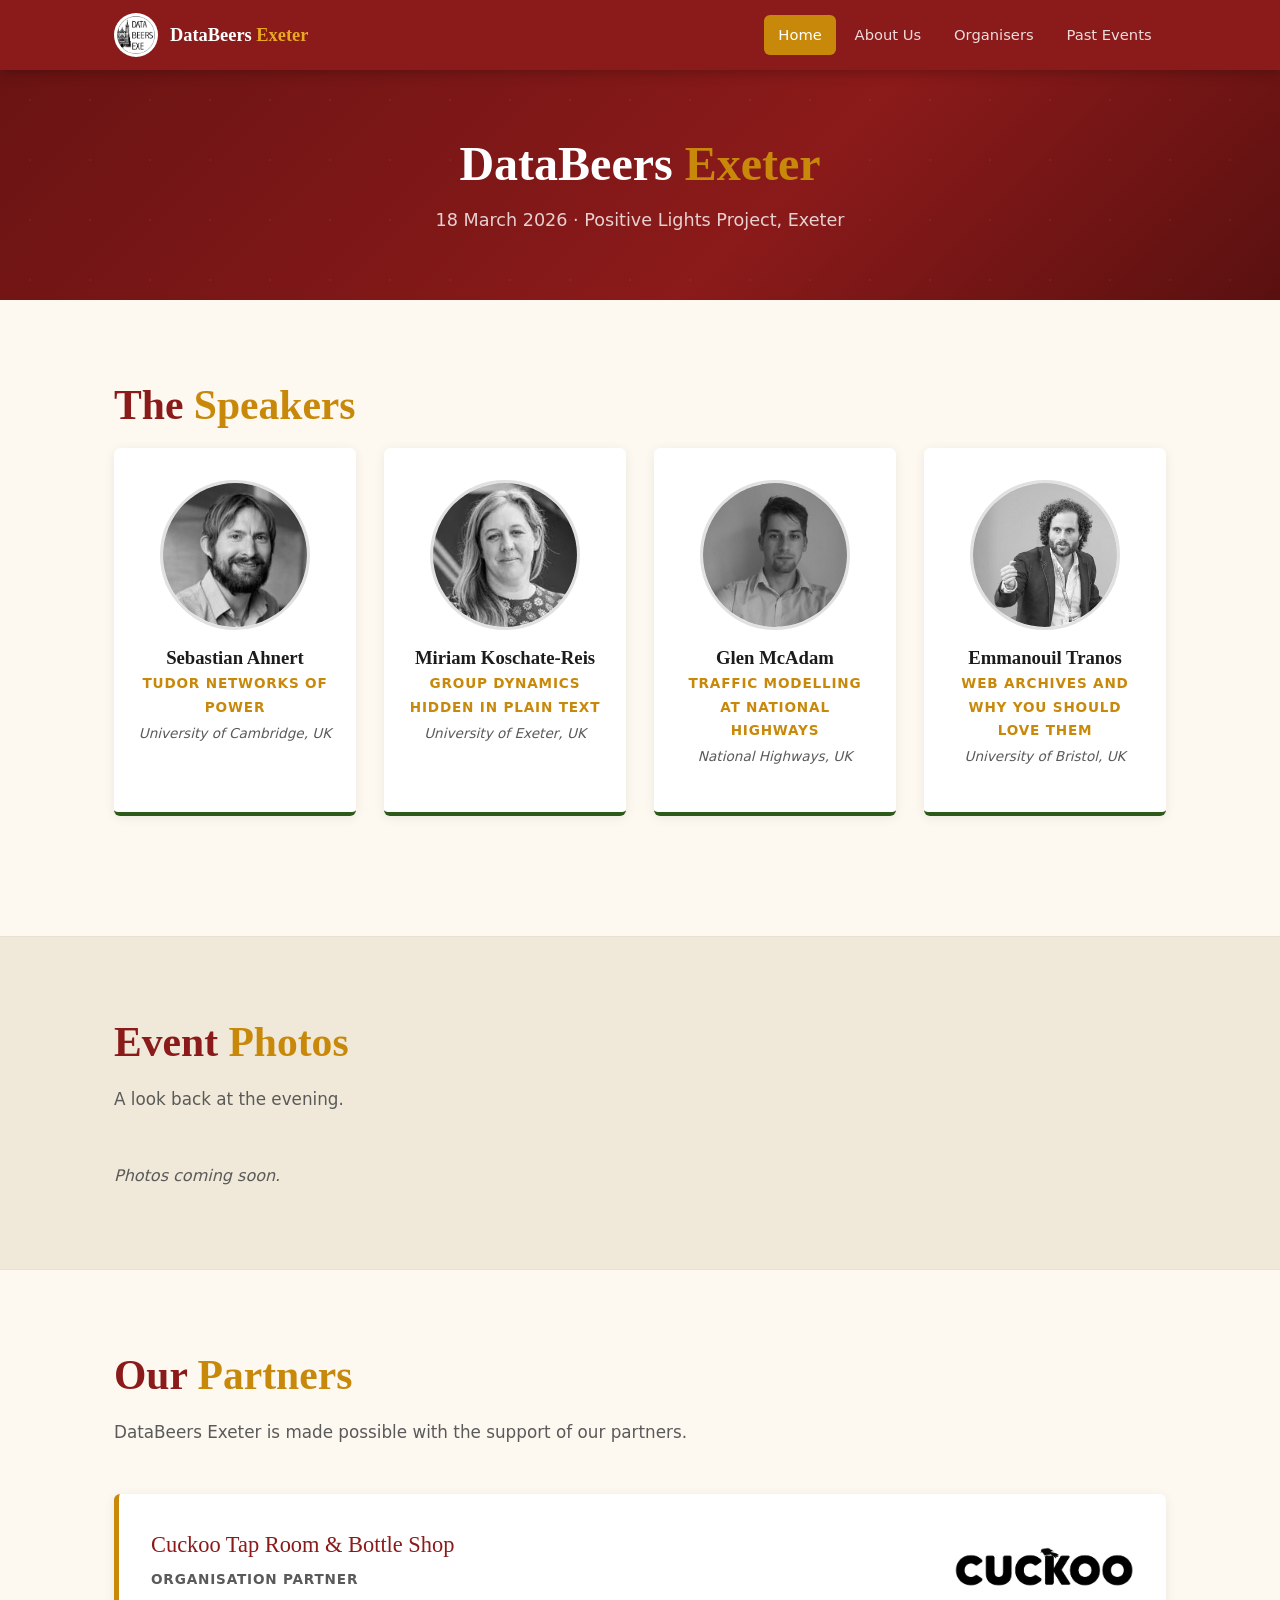
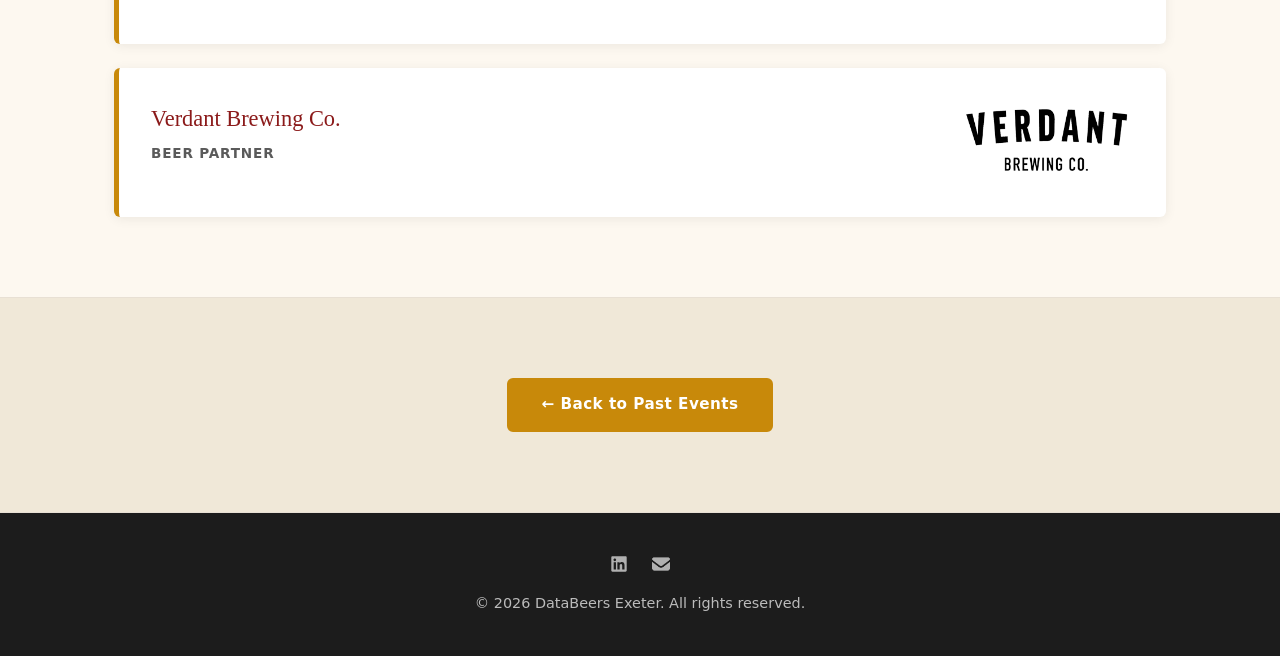
==== commit 1ba15812: "Add Emmanouil Tranos talk title and update Web Archives keyword" ====
--- a/Events/March2026/index.html
+++ b/Events/March2026/index.html
@@ -65,7 +65,7 @@
           <div class="organiser-card">
             <img src="EmmanouilTranos.jpg" alt="Emmanouil Tranos" class="organiser-photo" />
             <h3>Emmanouil Tranos</h3>
-            <p class="organiser-role">Talk Title</p>
+            <p class="organiser-role">Web Archives and Why You Should Love Them</p>
             <p class="organiser-affil">University of Bristol, UK</p>
           </div>
 
--- a/styles.css
+++ b/styles.css
@@ -405,7 +405,9 @@
   padding: 2rem;
   box-shadow: 0 2px 12px rgba(0,0,0,0.07);
   border-left: 5px solid var(--amber);
-}
+  margin-bottom: 1.5rem;
+}
+.partner-card:last-child { margin-bottom: 0; }
 
 .partner-header-row {
   display: flex;
@@ -431,6 +433,21 @@
   object-position: right center;
   display: block;
   flex-shrink: 0;
+}
+
+@media (max-width: 600px) {
+  .partner-header-row {
+    flex-direction: column;
+    align-items: flex-start;
+  }
+  .partner-logo,
+  .partner-logo-large {
+    width: 100%;
+    max-width: 200px;
+    height: auto;
+    object-position: left center;
+    margin-top: 0.75rem;
+  }
 }
 
 .partner-name {
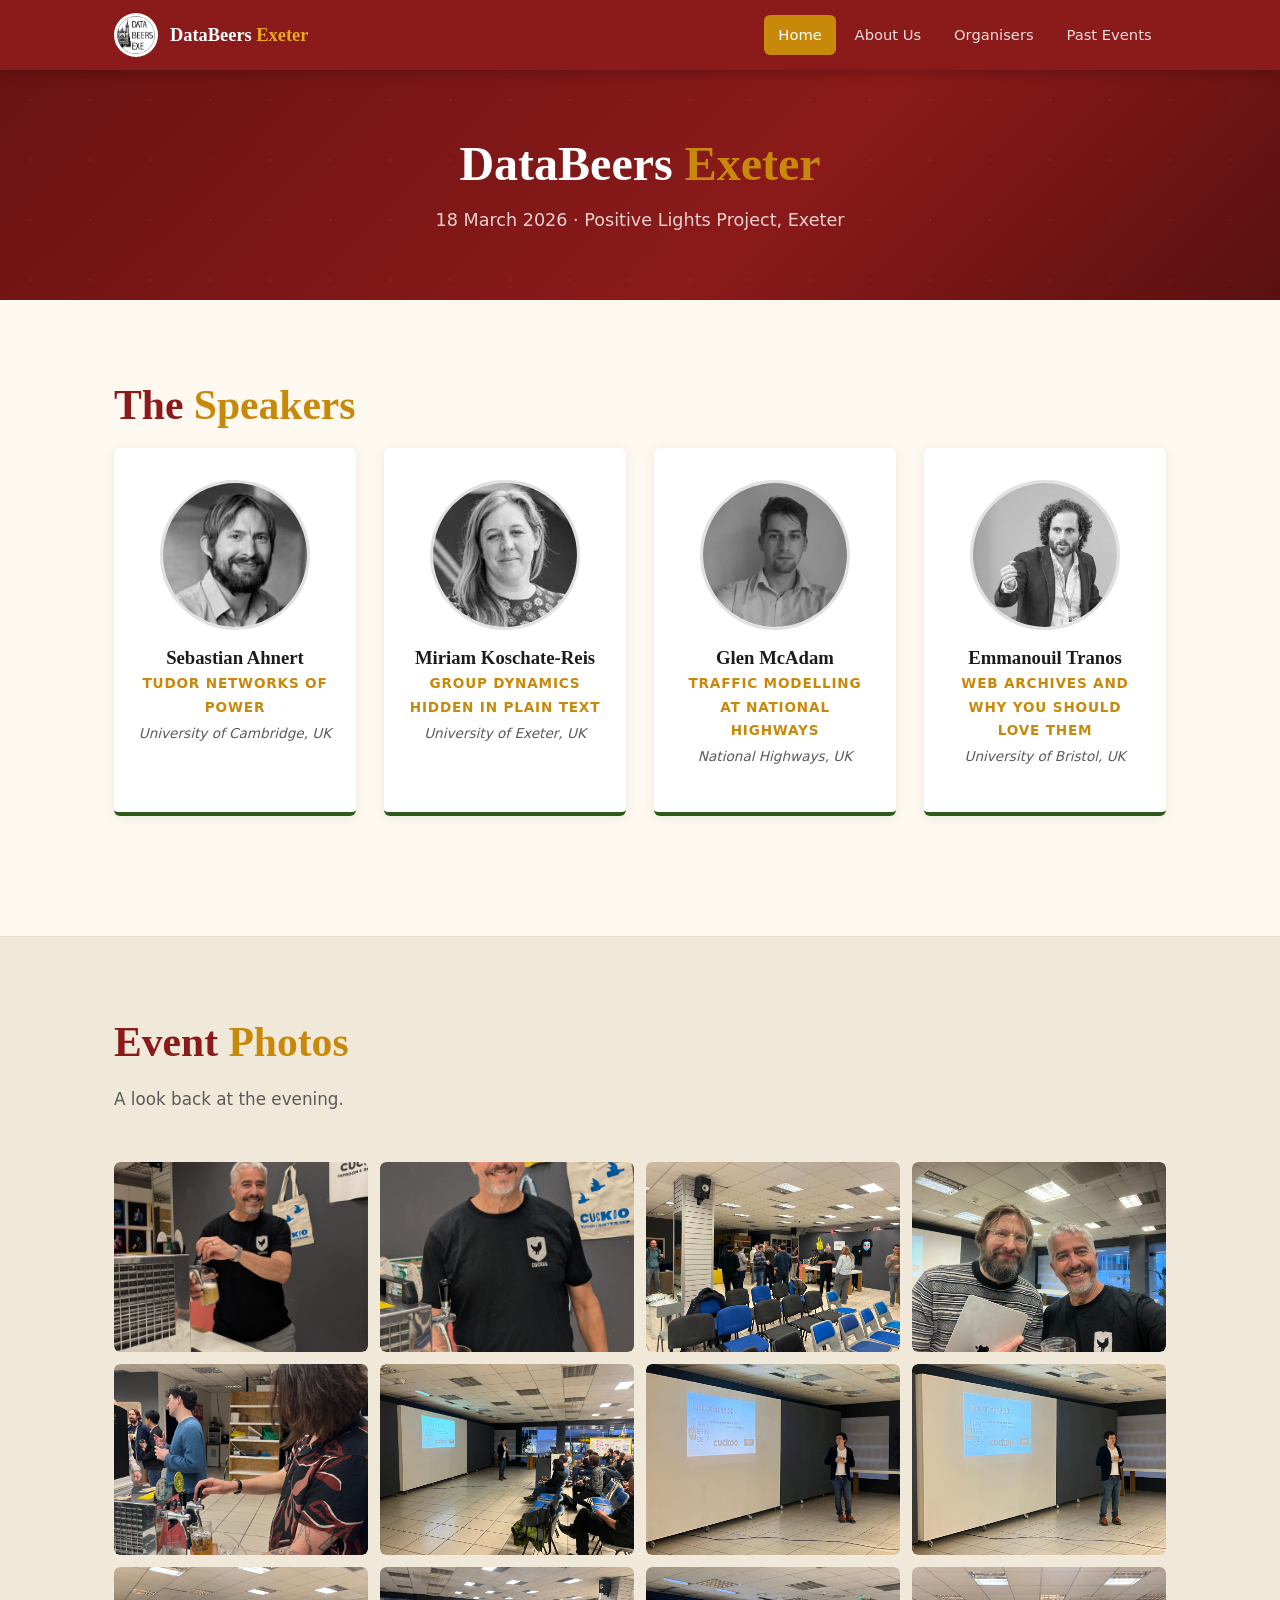
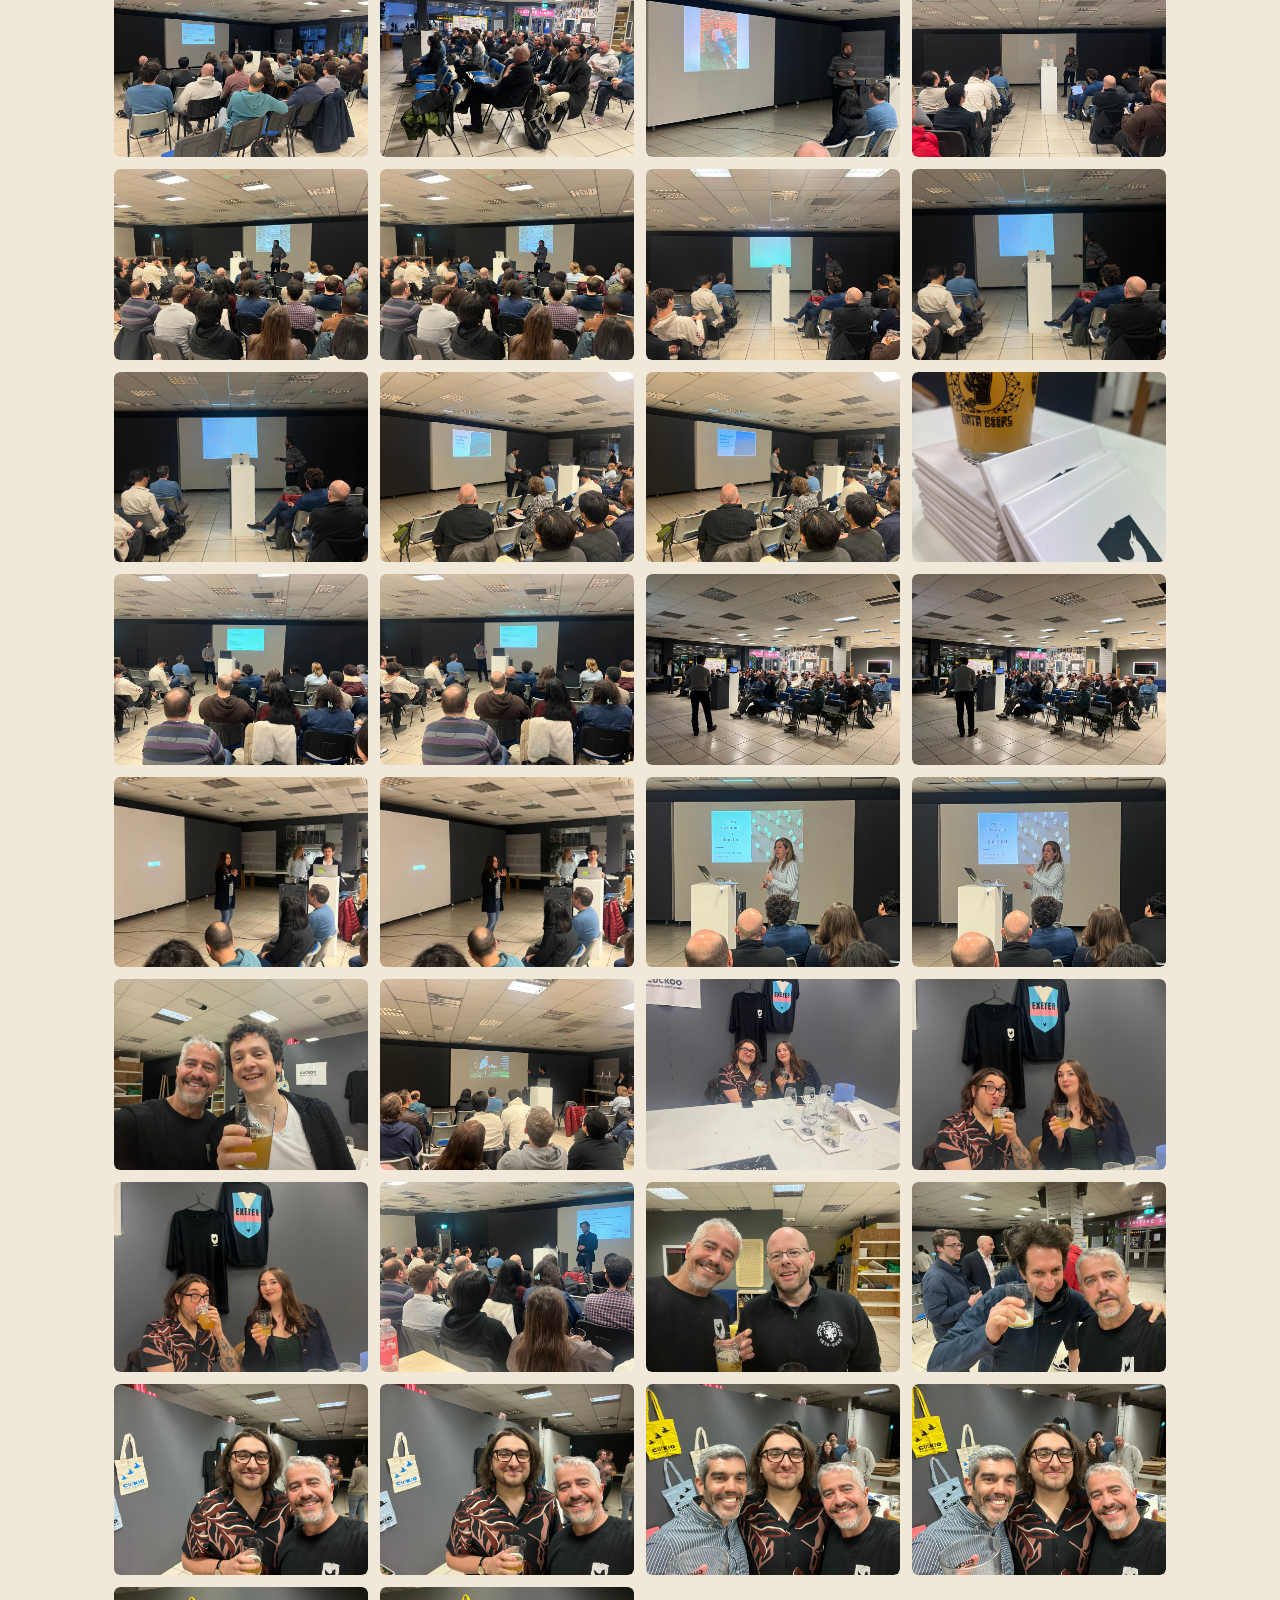
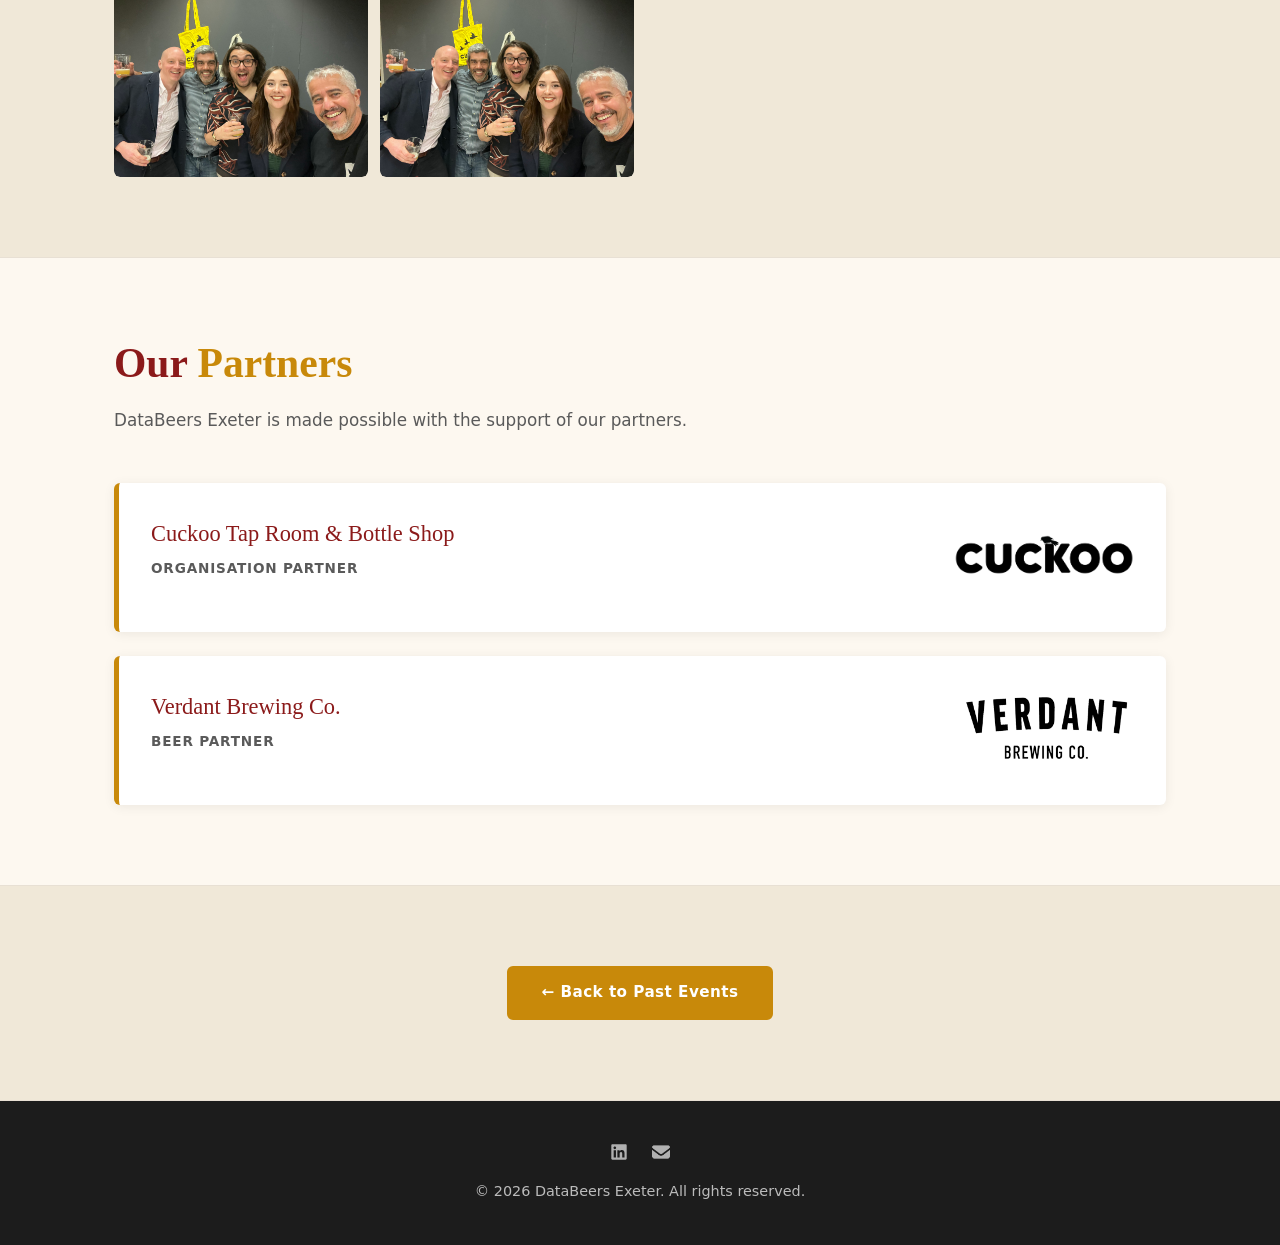
==== commit 2d42a362: "Add photo gallery with lightbox for March 2026 event" ====
--- a/Events/March2026/index.html
+++ b/Events/March2026/index.html
@@ -80,14 +80,60 @@
         <p class="section-intro">A look back at the evening.</p>
 
         <div class="photo-grid">
-          <!-- Add <img> tags here as photos become available -->
-          <!-- Example:
-          <img src="photo1.jpg" alt="DataBeers Exeter #2" class="event-photo" />
-          -->
-          <p style="color:var(--mid-grey);font-style:italic;">Photos coming soon.</p>
-        </div>
-      </div>
-    </section>
+          <a href="Photos/637c6794-b35f-4ba1-962e-6b2b1ce06a5a.JPG" class="photo-thumb" aria-label="Event photo"><img src="Photos/637c6794-b35f-4ba1-962e-6b2b1ce06a5a.JPG" alt="DataBeers Exeter March 2026" class="event-photo" loading="lazy" /></a>
+          <a href="Photos/6bb4a8e9-d4b3-4ee2-aa22-9f18fb9df577.JPG" class="photo-thumb" aria-label="Event photo"><img src="Photos/6bb4a8e9-d4b3-4ee2-aa22-9f18fb9df577.JPG" alt="DataBeers Exeter March 2026" class="event-photo" loading="lazy" /></a>
+          <a href="Photos/IMG_3702.jpg" class="photo-thumb" aria-label="Event photo"><img src="Photos/IMG_3702.jpg" alt="DataBeers Exeter March 2026" class="event-photo" loading="lazy" /></a>
+          <a href="Photos/IMG_3704.jpg" class="photo-thumb" aria-label="Event photo"><img src="Photos/IMG_3704.jpg" alt="DataBeers Exeter March 2026" class="event-photo" loading="lazy" /></a>
+          <a href="Photos/IMG_3705.jpg" class="photo-thumb" aria-label="Event photo"><img src="Photos/IMG_3705.jpg" alt="DataBeers Exeter March 2026" class="event-photo" loading="lazy" /></a>
+          <a href="Photos/IMG_3706.jpg" class="photo-thumb" aria-label="Event photo"><img src="Photos/IMG_3706.jpg" alt="DataBeers Exeter March 2026" class="event-photo" loading="lazy" /></a>
+          <a href="Photos/IMG_3708.jpg" class="photo-thumb" aria-label="Event photo"><img src="Photos/IMG_3708.jpg" alt="DataBeers Exeter March 2026" class="event-photo" loading="lazy" /></a>
+          <a href="Photos/IMG_3709.jpg" class="photo-thumb" aria-label="Event photo"><img src="Photos/IMG_3709.jpg" alt="DataBeers Exeter March 2026" class="event-photo" loading="lazy" /></a>
+          <a href="Photos/IMG_3710.jpg" class="photo-thumb" aria-label="Event photo"><img src="Photos/IMG_3710.jpg" alt="DataBeers Exeter March 2026" class="event-photo" loading="lazy" /></a>
+          <a href="Photos/IMG_3711.jpg" class="photo-thumb" aria-label="Event photo"><img src="Photos/IMG_3711.jpg" alt="DataBeers Exeter March 2026" class="event-photo" loading="lazy" /></a>
+          <a href="Photos/IMG_3712.jpg" class="photo-thumb" aria-label="Event photo"><img src="Photos/IMG_3712.jpg" alt="DataBeers Exeter March 2026" class="event-photo" loading="lazy" /></a>
+          <a href="Photos/IMG_3713.jpg" class="photo-thumb" aria-label="Event photo"><img src="Photos/IMG_3713.jpg" alt="DataBeers Exeter March 2026" class="event-photo" loading="lazy" /></a>
+          <a href="Photos/IMG_3714.jpg" class="photo-thumb" aria-label="Event photo"><img src="Photos/IMG_3714.jpg" alt="DataBeers Exeter March 2026" class="event-photo" loading="lazy" /></a>
+          <a href="Photos/IMG_3715.jpg" class="photo-thumb" aria-label="Event photo"><img src="Photos/IMG_3715.jpg" alt="DataBeers Exeter March 2026" class="event-photo" loading="lazy" /></a>
+          <a href="Photos/IMG_3718.jpg" class="photo-thumb" aria-label="Event photo"><img src="Photos/IMG_3718.jpg" alt="DataBeers Exeter March 2026" class="event-photo" loading="lazy" /></a>
+          <a href="Photos/IMG_3719.jpg" class="photo-thumb" aria-label="Event photo"><img src="Photos/IMG_3719.jpg" alt="DataBeers Exeter March 2026" class="event-photo" loading="lazy" /></a>
+          <a href="Photos/IMG_3720.jpg" class="photo-thumb" aria-label="Event photo"><img src="Photos/IMG_3720.jpg" alt="DataBeers Exeter March 2026" class="event-photo" loading="lazy" /></a>
+          <a href="Photos/IMG_3721.jpg" class="photo-thumb" aria-label="Event photo"><img src="Photos/IMG_3721.jpg" alt="DataBeers Exeter March 2026" class="event-photo" loading="lazy" /></a>
+          <a href="Photos/IMG_3722.jpg" class="photo-thumb" aria-label="Event photo"><img src="Photos/IMG_3722.jpg" alt="DataBeers Exeter March 2026" class="event-photo" loading="lazy" /></a>
+          <a href="Photos/IMG_3723.jpg" class="photo-thumb" aria-label="Event photo"><img src="Photos/IMG_3723.jpg" alt="DataBeers Exeter March 2026" class="event-photo" loading="lazy" /></a>
+          <a href="Photos/IMG_3724.jpg" class="photo-thumb" aria-label="Event photo"><img src="Photos/IMG_3724.jpg" alt="DataBeers Exeter March 2026" class="event-photo" loading="lazy" /></a>
+          <a href="Photos/IMG_3725.jpg" class="photo-thumb" aria-label="Event photo"><img src="Photos/IMG_3725.jpg" alt="DataBeers Exeter March 2026" class="event-photo" loading="lazy" /></a>
+          <a href="Photos/IMG_3727.jpg" class="photo-thumb" aria-label="Event photo"><img src="Photos/IMG_3727.jpg" alt="DataBeers Exeter March 2026" class="event-photo" loading="lazy" /></a>
+          <a href="Photos/IMG_3728.jpg" class="photo-thumb" aria-label="Event photo"><img src="Photos/IMG_3728.jpg" alt="DataBeers Exeter March 2026" class="event-photo" loading="lazy" /></a>
+          <a href="Photos/IMG_3729.jpg" class="photo-thumb" aria-label="Event photo"><img src="Photos/IMG_3729.jpg" alt="DataBeers Exeter March 2026" class="event-photo" loading="lazy" /></a>
+          <a href="Photos/IMG_3730.jpg" class="photo-thumb" aria-label="Event photo"><img src="Photos/IMG_3730.jpg" alt="DataBeers Exeter March 2026" class="event-photo" loading="lazy" /></a>
+          <a href="Photos/IMG_3732.jpg" class="photo-thumb" aria-label="Event photo"><img src="Photos/IMG_3732.jpg" alt="DataBeers Exeter March 2026" class="event-photo" loading="lazy" /></a>
+          <a href="Photos/IMG_3733.jpg" class="photo-thumb" aria-label="Event photo"><img src="Photos/IMG_3733.jpg" alt="DataBeers Exeter March 2026" class="event-photo" loading="lazy" /></a>
+          <a href="Photos/IMG_3736.jpg" class="photo-thumb" aria-label="Event photo"><img src="Photos/IMG_3736.jpg" alt="DataBeers Exeter March 2026" class="event-photo" loading="lazy" /></a>
+          <a href="Photos/IMG_3738.jpg" class="photo-thumb" aria-label="Event photo"><img src="Photos/IMG_3738.jpg" alt="DataBeers Exeter March 2026" class="event-photo" loading="lazy" /></a>
+          <a href="Photos/IMG_3739.jpg" class="photo-thumb" aria-label="Event photo"><img src="Photos/IMG_3739.jpg" alt="DataBeers Exeter March 2026" class="event-photo" loading="lazy" /></a>
+          <a href="Photos/IMG_3740.jpg" class="photo-thumb" aria-label="Event photo"><img src="Photos/IMG_3740.jpg" alt="DataBeers Exeter March 2026" class="event-photo" loading="lazy" /></a>
+          <a href="Photos/IMG_3741.jpg" class="photo-thumb" aria-label="Event photo"><img src="Photos/IMG_3741.jpg" alt="DataBeers Exeter March 2026" class="event-photo" loading="lazy" /></a>
+          <a href="Photos/IMG_3744.jpg" class="photo-thumb" aria-label="Event photo"><img src="Photos/IMG_3744.jpg" alt="DataBeers Exeter March 2026" class="event-photo" loading="lazy" /></a>
+          <a href="Photos/IMG_3745.jpg" class="photo-thumb" aria-label="Event photo"><img src="Photos/IMG_3745.jpg" alt="DataBeers Exeter March 2026" class="event-photo" loading="lazy" /></a>
+          <a href="Photos/IMG_3747.jpg" class="photo-thumb" aria-label="Event photo"><img src="Photos/IMG_3747.jpg" alt="DataBeers Exeter March 2026" class="event-photo" loading="lazy" /></a>
+          <a href="Photos/IMG_3748.jpg" class="photo-thumb" aria-label="Event photo"><img src="Photos/IMG_3748.jpg" alt="DataBeers Exeter March 2026" class="event-photo" loading="lazy" /></a>
+          <a href="Photos/IMG_3749.jpg" class="photo-thumb" aria-label="Event photo"><img src="Photos/IMG_3749.jpg" alt="DataBeers Exeter March 2026" class="event-photo" loading="lazy" /></a>
+          <a href="Photos/IMG_3750.jpg" class="photo-thumb" aria-label="Event photo"><img src="Photos/IMG_3750.jpg" alt="DataBeers Exeter March 2026" class="event-photo" loading="lazy" /></a>
+          <a href="Photos/IMG_3751.jpg" class="photo-thumb" aria-label="Event photo"><img src="Photos/IMG_3751.jpg" alt="DataBeers Exeter March 2026" class="event-photo" loading="lazy" /></a>
+          <a href="Photos/IMG_3753.jpg" class="photo-thumb" aria-label="Event photo"><img src="Photos/IMG_3753.jpg" alt="DataBeers Exeter March 2026" class="event-photo" loading="lazy" /></a>
+          <a href="Photos/IMG_3756.jpg" class="photo-thumb" aria-label="Event photo"><img src="Photos/IMG_3756.jpg" alt="DataBeers Exeter March 2026" class="event-photo" loading="lazy" /></a>
+        </div>
+      </div>
+    </section>
+
+    <!-- Lightbox overlay -->
+    <div id="lightbox" class="lightbox" role="dialog" aria-modal="true" aria-label="Photo viewer">
+      <button class="lightbox-close" id="lb-close" aria-label="Close">&times;</button>
+      <button class="lightbox-prev" id="lb-prev" aria-label="Previous">&#8249;</button>
+      <button class="lightbox-next" id="lb-next" aria-label="Next">&#8250;</button>
+      <img id="lb-img" src="" alt="" class="lightbox-img" />
+      <p id="lb-counter" class="lightbox-counter"></p>
+    </div>
 
     <!-- Partners -->
     <section class="section">
@@ -144,5 +190,45 @@
   </footer>
 
   <script src="../../script.js"></script>
+  <script>
+    (function () {
+      const thumbs = Array.from(document.querySelectorAll('.photo-thumb'));
+      const lb     = document.getElementById('lightbox');
+      const lbImg  = document.getElementById('lb-img');
+      const lbCtr  = document.getElementById('lb-counter');
+      let current  = 0;
+
+      function show(index) {
+        current = (index + thumbs.length) % thumbs.length;
+        lbImg.src = thumbs[current].href;
+        lbCtr.textContent = (current + 1) + ' / ' + thumbs.length;
+        lb.classList.add('open');
+        document.body.style.overflow = 'hidden';
+      }
+
+      function close() {
+        lb.classList.remove('open');
+        document.body.style.overflow = '';
+        lbImg.src = '';
+      }
+
+      thumbs.forEach(function(a, i) {
+        a.addEventListener('click', function(e) { e.preventDefault(); show(i); });
+      });
+
+      document.getElementById('lb-close').addEventListener('click', close);
+      document.getElementById('lb-prev').addEventListener('click', function() { show(current - 1); });
+      document.getElementById('lb-next').addEventListener('click', function() { show(current + 1); });
+
+      lb.addEventListener('click', function(e) { if (e.target === lb) close(); });
+
+      document.addEventListener('keydown', function(e) {
+        if (!lb.classList.contains('open')) return;
+        if (e.key === 'Escape')      close();
+        if (e.key === 'ArrowLeft')   show(current - 1);
+        if (e.key === 'ArrowRight')  show(current + 1);
+      });
+    })();
+  </script>
 </body>
 </html>
--- a/styles.css
+++ b/styles.css
@@ -690,9 +690,16 @@
 /* ── Event photo gallery ── */
 .photo-grid {
   display: grid;
-  grid-template-columns: repeat(auto-fill, minmax(260px, 1fr));
-  gap: 1rem;
+  grid-template-columns: repeat(auto-fill, minmax(220px, 1fr));
+  gap: 0.75rem;
   margin-top: 1.5rem;
+}
+
+.photo-thumb {
+  display: block;
+  overflow: hidden;
+  border-radius: var(--radius);
+  cursor: zoom-in;
 }
 
 .event-photo {
@@ -701,4 +708,73 @@
   object-fit: cover;
   border-radius: var(--radius);
   display: block;
-}
+  transition: transform 0.25s ease, opacity 0.25s ease;
+}
+
+.photo-thumb:hover .event-photo {
+  transform: scale(1.04);
+  opacity: 0.9;
+}
+
+/* ── Lightbox ── */
+.lightbox {
+  display: none;
+  position: fixed;
+  inset: 0;
+  background: rgba(0, 0, 0, 0.92);
+  z-index: 1000;
+  align-items: center;
+  justify-content: center;
+  flex-direction: column;
+}
+.lightbox.open { display: flex; }
+
+.lightbox-img {
+  max-width: 90vw;
+  max-height: 82vh;
+  object-fit: contain;
+  border-radius: var(--radius);
+  box-shadow: 0 8px 48px rgba(0,0,0,0.6);
+}
+
+.lightbox-close {
+  position: absolute;
+  top: 1rem;
+  right: 1.25rem;
+  background: none;
+  border: none;
+  color: #fff;
+  font-size: 2.5rem;
+  line-height: 1;
+  cursor: pointer;
+  opacity: 0.75;
+  transition: opacity 0.2s;
+}
+.lightbox-close:hover { opacity: 1; }
+
+.lightbox-prev,
+.lightbox-next {
+  position: absolute;
+  top: 50%;
+  transform: translateY(-50%);
+  background: rgba(255,255,255,0.12);
+  border: none;
+  color: #fff;
+  font-size: 3rem;
+  line-height: 1;
+  padding: 0.5rem 1rem;
+  cursor: pointer;
+  border-radius: var(--radius);
+  transition: background 0.2s;
+  user-select: none;
+}
+.lightbox-prev:hover,
+.lightbox-next:hover { background: rgba(255,255,255,0.25); }
+.lightbox-prev { left: 1rem; }
+.lightbox-next { right: 1rem; }
+
+.lightbox-counter {
+  color: rgba(255,255,255,0.6);
+  font-size: 0.85rem;
+  margin-top: 0.75rem;
+}
